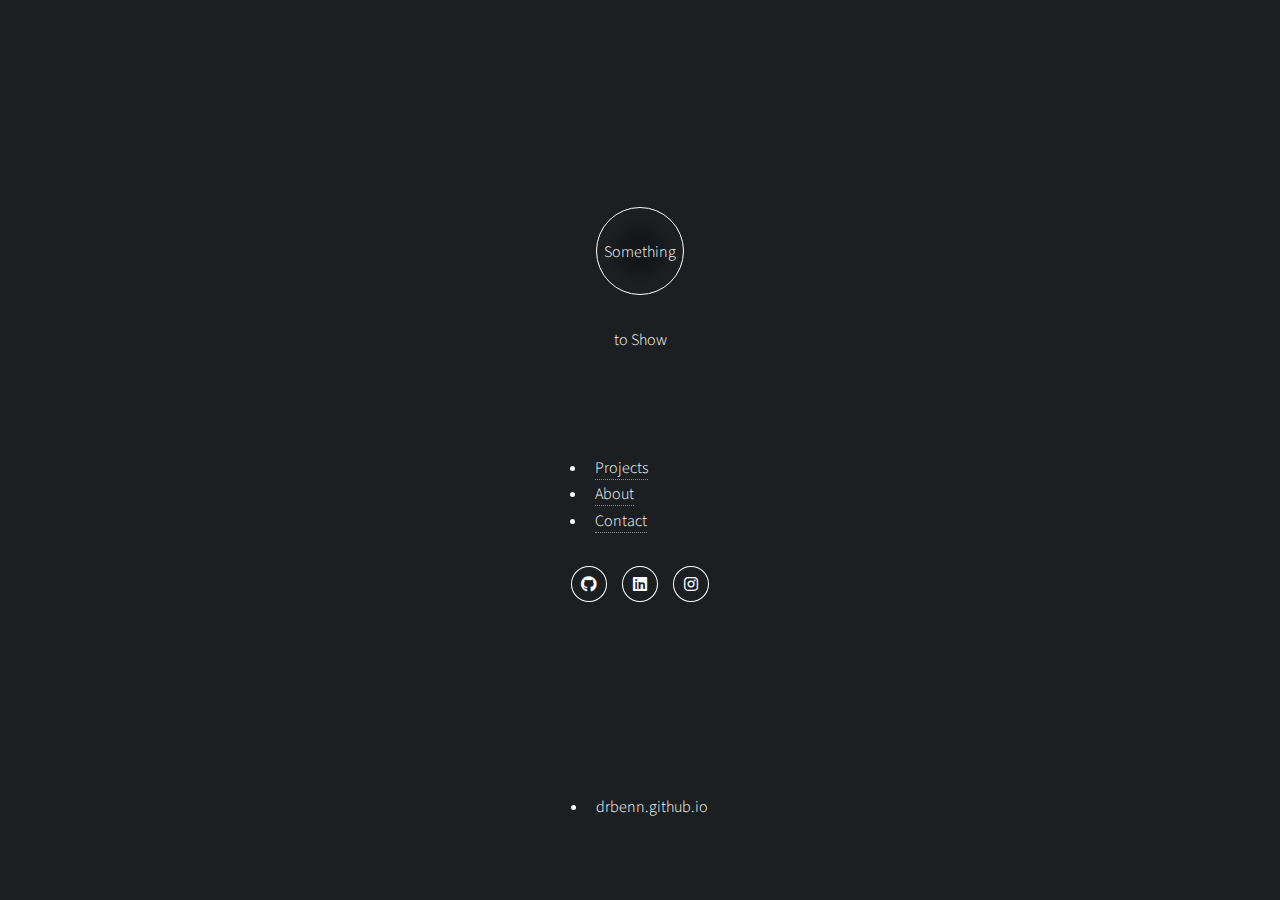
==== 2vmf-11-1-20.html @ 986cb79c "SiteV2 Upload" ====
<!DOCTYPE HTML>
<!--
	Massively by HTML5 UP
	html5up.net | @ajlkn
	Free for personal and commercial use under the CCA 3.0 license (html5up.net/license)
-->
<html>
	<head>
		<title>2nd Car vs Mutual Funds</title>
		<meta charset="utf-8" />
		<meta name="viewport" content="width=device-width, initial-scale=1, user-scalable=no" />
		<link rel="stylesheet" href="assets/css/main.css" />
		<noscript><link rel="stylesheet" href="assets/css/noscript.css" /></noscript>
	</head>
	<body class="is-preload">

		<!-- Wrapper -->
			<div id="wrapper">

				<!-- Header -->
					<header id="header">
						<a href="index.html" class="logo">Something to Show</a>
					</header>

				<!-- Nav -->
					<nav id="nav">
						<ul class="links">
<!-- 							<li><a href="index.html">Home</a></li> -->
							<li class="active"><a href="index.html">Projects</a></li>
<!-- 							<li><a href="pf.html">Personal Finance</a></li> -->
							<li><a href="about.html">About</a></li>
							<li><a href="contact.html">Contact</a></li>
						</ul>
						<ul class="icons">

<!-- 							<li><a href="#" class="icon brands fa-facebook-f"><span class="label">Facebook</span></a></li> -->
							<li><a href="https://github.com/drbenn" class="icon brands fa-github"><span class="label">GitHub</span></a></li>
							<li><a href="https://www.linkedin.com/in/bennettdanielr" class="icon brands fa-linkedin"><span class="label">LinkedIn</span></a></li>
							<li><a href="https://www.instagram.com/dickie.b/" class="icon brands fa-instagram"><span class="label">Instagram</span></a></li>
						</ul>
					</nav>

				<!-- Main -->
					<div id="main">

						<!-- Post -->
							<section class="post">
								<header class="major">
									<span class="date">November 1, 2020</span>
									<h1>2nd Car vs Mutual Funds
									</h1>
									<p><a href="https://docs.google.com/spreadsheets/d/1Fh0HFVniXR58DLAjIW3hVjDib5-fKBlyEarlkb7JrLg/edit?usp=sharing">
									Link to Google Sheets 2nd Car vs Mutual Fund
									</a>
									<!-- <br />
									facilisis ante sed etiam magna interdum congue. Lorem ipsum dolor<br />
									amet nullam sed etiam veroeros. --></p>
								</header>
								<div class="image main"><img src="images/post/picPFcar-11-1-20.jpg" alt="" /></div>
								<p>A Nissan 370Z as a 2nd car or Vanguard Mutual Funds VFIAX/VGSLX ?
								<br>
								What is it worth to you? Long story short...
								</p>
								<p>
								<ul>
							    <li>If you put $36,375 into the car and sold it after 5 years, you would have no second car and $19,486 to show for yourself.
							    </li>

							    <li>If you put $36,375 into VFIAX and sold all shares after 5 years, you would have still have no second car, but have $43,811 to show for yourself, an additional $24,395 – which if instead you kept invested would continue to grow and provide $218 in dividends each quarter.
							    </li>

							    <li>If you put $36,375 into VGSLX and sold all shares after 5 years, you would have still have no second car, but have $41,477 to show for yourself, an additional $21,991 – which if instead you kept invested would continue to grow and provide $372 in dividends each quarter.
							    </li>

							    <li>Instead of buying a second high-performance car, invest the time and (vastly smaller amounts of) money into your health. Prioritze making your body high-performance instead; Jean-Claude Van Damme, Sylvester Stallone and Arnold Schwarzenegger would all agree.
							    </li> 
								</ul>
								</p>
								<br>
								<p>
								<b>Methodology</b>
								<br>
								Started on the ‘Auto Info’ tab, researching purchase and maintenance costs, model specific depreciation and financing rates. 
								<br>
								
								<ul>    	
							    <li>Lowest widely available financing rate of 2.69% used after 20% down payment.
							    </li>

							    <li>Ownership costs from Edmunds.com used. These numbers were cut in half to account for reduced weekend usage, expecting 7,500 miles per year rather than 15,000.
							    </li>

							    <li>Depreciation from Edmunds reduced to 75%, assuming age is 50% and mileage is 50% of depreciation, the mileage would be cut in half only.
							    </li>

							    <li>Generously allowed depreciation to play out over time instead of imposing a 10-20% decrease in value from driving it off the lot. Car Edge depreciation is included, however, was not used for calculations.
							    </li>
								</ul>
				    			<br>



								<p>
								For the Mutual Funds information, downloaded historical fund price and dividend data from yahoo finance. On ‘Fund Pivot’ tab found the average monthly share price movement and average dividend yield using the earliest starting date of November 2000 through November 2020 to apply to the the cash used on investments instead of sunk into the car.
								</p>
								<p>
								Tab ‘Auto vs Fund’ compares the scenarios, where you have the initial cash deposit on the asset of $6,6869 and then continually put the same amount of cash into the asset every month – and then sell all assets at the end of five years. Capital gains tax of 15% was applied to the gain in mutual fund. Dividends were taxed at the ordinary income level of someone earning $85,000/year – where although their marginal tax rate is 22% the actual average income tax rate at that level turns out to only be 14%.
								</p> 
							</p>
							</section>

					</div>

				<!-- Footer -->
<!-- 					<footer id="footer">
						<section>
							<form method="post" action="#">
								<div class="fields">
									<div class="field">
										<label for="name">Name</label>
										<input type="text" name="name" id="name" />
									</div>
									<div class="field">
										<label for="email">Email</label>
										<input type="text" name="email" id="email" />
									</div>
									<div class="field">
										<label for="message">Message</label>
										<textarea name="message" id="message" rows="3"></textarea>
									</div>
								</div>
								<ul class="actions">
									<li><input type="submit" value="Send Message" /></li>
								</ul>
							</form>
						</section>
						<section class="split contact">
							<section class="alt">
								<h3>Address</h3>
								<p>1234 Somewhere Road #87257<br />
								Nashville, TN 00000-0000</p>
							</section>
							<section>
								<h3>Phone</h3>
								<p><a href="#">(000) 000-0000</a></p>
							</section>
							<section>
								<h3>Email</h3>
								<p><a href="#">info@untitled.tld</a></p>
							</section>
							<section>
								<h3>Social</h3>
								<ul class="icons alt">
									<li><a href="#" class="icon brands alt fa-twitter"><span class="label">Twitter</span></a></li>
									<li><a href="#" class="icon brands alt fa-facebook-f"><span class="label">Facebook</span></a></li>
									<li><a href="#" class="icon brands alt fa-instagram"><span class="label">Instagram</span></a></li>
									<li><a href="#" class="icon brands alt fa-github"><span class="label">GitHub</span></a></li>
								</ul>
							</section>
						</section>
					</footer> -->

				<!-- Copyright -->
					<div id="copyright">
						<ul><li><!-- &copy;  -->drbenn.github.io</li>
<!-- 						<li>Design: <a href="https://html5up.net">HTML5 UP</a></li></ul> -->
					</div>

			</div>

		<!-- Scripts -->
			<script src="assets/js/jquery.min.js"></script>
			<script src="assets/js/jquery.scrollex.min.js"></script>
			<script src="assets/js/jquery.scrolly.min.js"></script>
			<script src="assets/js/browser.min.js"></script>
			<script src="assets/js/breakpoints.min.js"></script>
			<script src="assets/js/util.js"></script>
			<script src="assets/js/main.js"></script>

	</body>
</html>
---- assets/css/main.css ----
@import url(fontawesome-all.min.css);
@import url("https://fonts.googleapis.com/css?family=Source+Sans+Pro:300italic,600italic,300,600");

/*
	Dimension by HTML5 UP
	html5up.net | @ajlkn
	Free for personal and commercial use under the CCA 3.0 license (html5up.net/license)
*/

html, body, div, span, applet, object,
iframe, h1, h2, h3, h4, h5, h6, p, blockquote,
pre, a, abbr, acronym, address, big, cite,
code, del, dfn, em, img, ins, kbd, q, s, samp,
small, strike, strong, sub, sup, tt, var, b,
u, i, center, dl, dt, dd, ol, ul, li, fieldset,
form, label, legend, table, caption, tbody,
tfoot, thead, tr, th, td, article, aside,
canvas, details, embed, figure, figcaption,
footer, header, hgroup, menu, nav, output, ruby,
section, summary, time, mark, audio, video {
	margin: 0;
	padding: 0;
	border: 0;
	font-size: 100%;
	font: inherit;
	vertical-align: baseline;}

article, aside, details, figcaption, figure,
footer, header, hgroup, menu, nav, section {
	display: block;}

body {
	line-height: 1;
}

ol, ul {
	list-style: none;
}

blockquote, q {
	quotes: none;
}

	blockquote:before, blockquote:after, q:before, q:after {
		content: '';
		content: none;
	}

table {
	border-collapse: collapse;
	border-spacing: 0;
}

body {
	-webkit-text-size-adjust: none;
}

mark {
	background-color: transparent;
	color: inherit;
}

input::-moz-focus-inner {
	border: 0;
	padding: 0;
}

input, select, textarea {
	-moz-appearance: none;
	-webkit-appearance: none;
	-ms-appearance: none;
	appearance: none;
}

/* Basic */

	@-ms-viewport {
		width: device-width;
	}

	@media screen and (max-width: 480px) {

		html, body {
			min-width: 320px;
		}

	}

	html {
		box-sizing: border-box;
	}

	*, *:before, *:after {
		box-sizing: inherit;
	}

	body {
		background: #1b1f22;
	}

		body.is-preload *, body.is-preload *:before, body.is-preload *:after {
			-moz-animation: none !important;
			-webkit-animation: none !important;
			-ms-animation: none !important;
			animation: none !important;
			-moz-transition: none !important;
			-webkit-transition: none !important;
			-ms-transition: none !important;
			transition: none !important;
		}

/* Type */

	html {
		font-size: 16pt;
	}

		@media screen and (max-width: 1680px) {

			html {
				font-size: 12pt;
			}

		}

		@media screen and (max-width: 736px) {

			html {
				font-size: 11pt;
			}

		}

		@media screen and (max-width: 360px) {

			html {
				font-size: 10pt;
			}

		}

	body, input, select, textarea {
		color: #ffffff;
		font-family: "Source Sans Pro", sans-serif;
		font-weight: 300;
		font-size: 1rem;
		line-height: 1.65;
	}

	a {
		-moz-transition: color 0.2s ease-in-out, background-color 0.2s ease-in-out, border-bottom-color 0.2s ease-in-out;
		-webkit-transition: color 0.2s ease-in-out, background-color 0.2s ease-in-out, border-bottom-color 0.2s ease-in-out;
		-ms-transition: color 0.2s ease-in-out, background-color 0.2s ease-in-out, border-bottom-color 0.2s ease-in-out;
		transition: color 0.2s ease-in-out, background-color 0.2s ease-in-out, border-bottom-color 0.2s ease-in-out;
		border-bottom: dotted 1px rgba(255, 255, 255, 0.5);
		text-decoration: none;
		color: inherit;
	}

		a:hover {
			border-bottom-color: transparent;
		}

	strong, b {
		color: #ffffff;
		font-weight: 600;
	}

	em, i {
		font-style: italic;
	}

	p {
		margin: 0 0 2rem 0;
	}

	h1, h2, h3, h4, h5, h6 {
		color: #ffffff;
		font-weight: 600;
		line-height: 1.5;
		margin: 0 0 1rem 0;
		text-transform: uppercase;
		letter-spacing: 0.2rem;
	}

		h1 a, h2 a, h3 a, h4 a, h5 a, h6 a {
			color: inherit;
			text-decoration: none;
		}

		h1.major, h2.major, h3.major, h4.major, h5.major, h6.major {
			border-bottom: solid 1px #ffffff;
			width: -moz-max-content;
			width: -webkit-max-content;
			width: -ms-max-content;
			width: max-content;
			padding-bottom: 0.5rem;
			margin: 0 0 2rem 0;
		}

	h1 {
		font-size: 2.25rem;
		line-height: 1.3;
		letter-spacing: 0.5rem;
	}

	h2 {
		font-size: 1.5rem;
		line-height: 1.4;
		letter-spacing: 0.5rem;
	}

	h3 {
		font-size: 1rem;
	}

	h4 {
		font-size: 0.8rem;
	}

	h5 {
		font-size: 0.7rem;
	}

	h6 {
		font-size: 0.6rem;
	}

	@media screen and (max-width: 736px) {

		h1 {
			font-size: 1.75rem;
			line-height: 1.4;
		}

		h2 {
			font-size: 1.25em;
			line-height: 1.5;
		}

	}

	sub {
		font-size: 0.8rem;
		position: relative;
		top: 0.5rem;
	}

	sup {
		font-size: 0.8rem;
		position: relative;
		top: -0.5rem;
	}

	blockquote {
		border-left: solid 4px #ffffff;
		font-style: italic;
		margin: 0 0 2rem 0;
		padding: 0.5rem 0 0.5rem 2rem;
	}

	code {
		background: rgba(255, 255, 255, 0.075);
		border-radius: 4px;
		font-family: "Courier New", monospace;
		font-size: 0.9rem;
		margin: 0 0.25rem;
		padding: 0.25rem 0.65rem;
	}

	pre {
		-webkit-overflow-scrolling: touch;
		font-family: "Courier New", monospace;
		font-size: 0.9rem;
		margin: 0 0 2rem 0;
	}

		pre code {
			display: block;
			line-height: 1.75;
			padding: 1rem 1.5rem;
			overflow-x: auto;
		}

	hr {
		border: 0;
		border-bottom: solid 1px #ffffff;
		margin: 2.75rem 0;
	}

	.align-left {
		text-align: left;
	}

	.align-center {
		text-align: center;
	}

	.align-right {
		text-align: right;
	}

/* Form */

	form {
		margin: 0 0 2rem 0;
	}

		form > :last-child {
			margin-bottom: 0;
		}

		form > .fields {
			display: -moz-flex;
			display: -webkit-flex;
			display: -ms-flex;
			display: flex;
			-moz-flex-wrap: wrap;
			-webkit-flex-wrap: wrap;
			-ms-flex-wrap: wrap;
			flex-wrap: wrap;
			width: calc(100% + 3rem);
			margin: -1.5rem 0 2rem -1.5rem;
		}

			form > .fields > .field {
				-moz-flex-grow: 0;
				-webkit-flex-grow: 0;
				-ms-flex-grow: 0;
				flex-grow: 0;
				-moz-flex-shrink: 0;
				-webkit-flex-shrink: 0;
				-ms-flex-shrink: 0;
				flex-shrink: 0;
				padding: 1.5rem 0 0 1.5rem;
				width: calc(100% - 1.5rem);
			}

				form > .fields > .field.half {
					width: calc(50% - 0.75rem);
				}

				form > .fields > .field.third {
					width: calc(100%/3 - 0.5rem);
				}

				form > .fields > .field.quarter {
					width: calc(25% - 0.375rem);
				}

		@media screen and (max-width: 480px) {

			form > .fields {
				width: calc(100% + 3rem);
				margin: -1.5rem 0 2rem -1.5rem;
			}

				form > .fields > .field {
					padding: 1.5rem 0 0 1.5rem;
					width: calc(100% - 1.5rem);
				}

					form > .fields > .field.half {
						width: calc(100% - 1.5rem);
					}

					form > .fields > .field.third {
						width: calc(100% - 1.5rem);
					}

					form > .fields > .field.quarter {
						width: calc(100% - 1.5rem);
					}

		}

	label {
		color: #ffffff;
		display: block;
		font-size: 0.8rem;
		font-weight: 300;
		letter-spacing: 0.2rem;
		line-height: 1.5;
		margin: 0 0 1rem 0;
		text-transform: uppercase;
	}

	input[type="text"],
	input[type="password"],
	input[type="email"],
	input[type="tel"],
	select,
	textarea {
		-moz-appearance: none;
		-webkit-appearance: none;
		-ms-appearance: none;
		appearance: none;
		-moz-transition: border-color 0.2s ease-in-out, box-shadow 0.2s ease-in-out, background-color 0.2s ease-in-out;
		-webkit-transition: border-color 0.2s ease-in-out, box-shadow 0.2s ease-in-out, background-color 0.2s ease-in-out;
		-ms-transition: border-color 0.2s ease-in-out, box-shadow 0.2s ease-in-out, background-color 0.2s ease-in-out;
		transition: border-color 0.2s ease-in-out, box-shadow 0.2s ease-in-out, background-color 0.2s ease-in-out;
		background-color: transparent;
		border-radius: 4px;
		border: solid 1px #ffffff;
		color: inherit;
		display: block;
		outline: 0;
		padding: 0 1rem;
		text-decoration: none;
		width: 100%;
	}

		input[type="text"]:invalid,
		input[type="password"]:invalid,
		input[type="email"]:invalid,
		input[type="tel"]:invalid,
		select:invalid,
		textarea:invalid {
			box-shadow: none;
		}

		input[type="text"]:focus,
		input[type="password"]:focus,
		input[type="email"]:focus,
		input[type="tel"]:focus,
		select:focus,
		textarea:focus {
			background: rgba(255, 255, 255, 0.075);
			border-color: #ffffff;
			box-shadow: 0 0 0 1px #ffffff;
		}

	select {
		background-image: url("data:image/svg+xml;charset=utf8,%3Csvg xmlns='http://www.w3.org/2000/svg' width='40' height='40' preserveAspectRatio='none' viewBox='0 0 40 40'%3E%3Cpath d='M9.4,12.3l10.4,10.4l10.4-10.4c0.2-0.2,0.5-0.4,0.9-0.4c0.3,0,0.6,0.1,0.9,0.4l3.3,3.3c0.2,0.2,0.4,0.5,0.4,0.9 c0,0.4-0.1,0.6-0.4,0.9L20.7,31.9c-0.2,0.2-0.5,0.4-0.9,0.4c-0.3,0-0.6-0.1-0.9-0.4L4.3,17.3c-0.2-0.2-0.4-0.5-0.4-0.9 c0-0.4,0.1-0.6,0.4-0.9l3.3-3.3c0.2-0.2,0.5-0.4,0.9-0.4S9.1,12.1,9.4,12.3z' fill='%23ffffff' /%3E%3C/svg%3E");
		background-size: 1.25rem;
		background-repeat: no-repeat;
		background-position: calc(100% - 1rem) center;
		height: 2.75rem;
		padding-right: 2.75rem;
		text-overflow: ellipsis;
	}

		select option {
			color: #ffffff;
			background: #1b1f22;
		}

		select:focus::-ms-value {
			background-color: transparent;
		}

		select::-ms-expand {
			display: none;
		}

	input[type="text"],
	input[type="password"],
	input[type="email"],
	select {
		height: 2.75rem;
	}

	textarea {
		padding: 0.75rem 1rem;
	}

	input[type="checkbox"],
	input[type="radio"] {
		-moz-appearance: none;
		-webkit-appearance: none;
		-ms-appearance: none;
		appearance: none;
		display: block;
		float: left;
		margin-right: -2rem;
		opacity: 0;
		width: 1rem;
		z-index: -1;
	}

		input[type="checkbox"] + label,
		input[type="radio"] + label {
			text-decoration: none;
			-moz-user-select: none;
			-webkit-user-select: none;
			-ms-user-select: none;
			user-select: none;
			color: #ffffff;
			cursor: pointer;
			display: inline-block;
			font-size: 0.8rem;
			font-weight: 300;
			margin: 0 0 0.5rem 0;
			padding-left: 2.65rem;
			padding-right: 0.75rem;
			position: relative;
		}

			input[type="checkbox"] + label:before,
			input[type="radio"] + label:before {
				-moz-osx-font-smoothing: grayscale;
				-webkit-font-smoothing: antialiased;
				display: inline-block;
				font-style: normal;
				font-variant: normal;
				text-rendering: auto;
				line-height: 1;
				text-transform: none !important;
				font-family: 'Font Awesome 5 Free';
				font-weight: 900;
			}

			input[type="checkbox"] + label:before,
			input[type="radio"] + label:before {
				-moz-transition: border-color 0.2s ease-in-out, box-shadow 0.2s ease-in-out, background-color 0.2s ease-in-out;
				-webkit-transition: border-color 0.2s ease-in-out, box-shadow 0.2s ease-in-out, background-color 0.2s ease-in-out;
				-ms-transition: border-color 0.2s ease-in-out, box-shadow 0.2s ease-in-out, background-color 0.2s ease-in-out;
				transition: border-color 0.2s ease-in-out, box-shadow 0.2s ease-in-out, background-color 0.2s ease-in-out;
				border-radius: 4px;
				border: solid 1px #ffffff;
				content: '';
				display: inline-block;
				height: 1.65rem;
				left: 0;
				line-height: 1.65rem;
				position: absolute;
				text-align: center;
				top: -0.15rem;
				width: 1.65rem;
			}

		input[type="checkbox"]:checked + label:before,
		input[type="radio"]:checked + label:before {
			background: #ffffff !important;
			border-color: #ffffff !important;
			color: #1b1f22;
			content: '\f00c';
		}

		input[type="checkbox"]:focus + label:before,
		input[type="radio"]:focus + label:before {
			background: rgba(255, 255, 255, 0.075);
			border-color: #ffffff;
			box-shadow: 0 0 0 1px #ffffff;
		}

	input[type="checkbox"] + label:before {
		border-radius: 4px;
	}

	input[type="radio"] + label:before {
		border-radius: 100%;
	}

	::-webkit-input-placeholder {
		color: rgba(255, 255, 255, 0.5) !important;
		opacity: 1.0;
	}

	:-moz-placeholder {
		color: rgba(255, 255, 255, 0.5) !important;
		opacity: 1.0;
	}

	::-moz-placeholder {
		color: rgba(255, 255, 255, 0.5) !important;
		opacity: 1.0;
	}

	:-ms-input-placeholder {
		color: rgba(255, 255, 255, 0.5) !important;
		opacity: 1.0;
	}

	.formerize-placeholder {
		color: rgba(255, 255, 255, 0.5) !important;
		opacity: 1.0;
	}

/* Box */

	.box {
		border-radius: 4px;
		border: solid 1px #ffffff;
		margin-bottom: 2rem;
		padding: 1.5em;
	}

		.box > :last-child,
		.box > :last-child > :last-child,
		.box > :last-child > :last-child > :last-child {
			margin-bottom: 0;
		}

		.box.alt {
			border: 0;
			border-radius: 0;
			padding: 0;
		}

/* Icon */

	.icon {
		text-decoration: none;
		border-bottom: none;
		position: relative;
	}

		.icon:before {
			-moz-osx-font-smoothing: grayscale;
			-webkit-font-smoothing: antialiased;
			display: inline-block;
			font-style: normal;
			font-variant: normal;
			text-rendering: auto;
			line-height: 1;
			text-transform: none !important;
			font-family: 'Font Awesome 5 Free';
			font-weight: 400;
		}

		.icon > .label {
			display: none;
		}

		.icon:before {
			line-height: inherit;
		}

		.icon.solid:before {
			font-weight: 900;
		}

		.icon.brands:before {
			font-family: 'Font Awesome 5 Brands';
		}

/* Image */

	.image {
		border-radius: 4px;
		border: 0;
		display: inline-block;
		position: relative;
	}

		.image:before {
			pointer-events: none;
			background-image: url("../../images/overlay.png");
			background-color: rgba(19, 21, 25, 0.5);
			border-radius: 4px;
			content: '';
			display: block;
			height: 100%;
			left: 0;
			opacity: 0.5;
			position: absolute;
			top: 0;
			width: 100%;
		}

		.image img {
			border-radius: 4px;
			display: block;
		}

		.image.left, .image.right {
			max-width: 40%;
		}

			.image.left img, .image.right img {
				width: 100%;
			}

		.image.left {
			float: left;
			padding: 0 1.5em 1em 0;
			top: 0.25em;
		}

		.image.right {
			float: right;
			padding: 0 0 1em 1.5em;
			top: 0.25em;
		}

		.image.fit {
			display: block;
			margin: 0 0 2rem 0;
			width: 100%;
		}

			.image.fit img {
				width: 100%;
			}

		.image.main {
			display: block;
			margin: 2.5rem 0;
			width: 100%;
		}

			.image.main img {
				width: 100%;
			}

		@media screen and (max-width: 736px) {

			.image.main {
				margin: 2rem 0;
			}

		}

		@media screen and (max-width: 480px) {

			.image.main {
				margin: 1.5rem 0;
			}

		}

/* List */

	ol {
		list-style: decimal;
		margin: 0 0 2rem 0;
		padding-left: 1.25em;
	}

		ol li {
			padding-left: 0.25em;
		}

	ul {
		list-style: disc;
		margin: 0 0 2rem 0;
		padding-left: 1em;
	}

		ul li {
			padding-left: 0.5em;
		}

		ul.alt {
			list-style: none;
			padding-left: 0;
		}

			ul.alt li {
				border-top: solid 1px #ffffff;
				padding: 0.5em 0;
			}

				ul.alt li:first-child {
					border-top: 0;
					padding-top: 0;
				}

	dl {
		margin: 0 0 2rem 0;
	}

		dl dt {
			display: block;
			font-weight: 600;
			margin: 0 0 1rem 0;
		}

		dl dd {
			margin-left: 2rem;
		}

/* Actions */

	ul.actions {
		display: -moz-flex;
		display: -webkit-flex;
		display: -ms-flex;
		display: flex;
		cursor: default;
		list-style: none;
		margin-left: -1rem;
		padding-left: 0;
	}

		ul.actions li {
			padding: 0 0 0 1rem;
			vertical-align: middle;
		}

		ul.actions.special {
			-moz-justify-content: center;
			-webkit-justify-content: center;
			-ms-justify-content: center;
			justify-content: center;
			width: 100%;
			margin-left: 0;
		}

			ul.actions.special li:first-child {
				padding-left: 0;
			}

		ul.actions.stacked {
			-moz-flex-direction: column;
			-webkit-flex-direction: column;
			-ms-flex-direction: column;
			flex-direction: column;
			margin-left: 0;
		}

			ul.actions.stacked li {
				padding: 1.3rem 0 0 0;
			}

				ul.actions.stacked li:first-child {
					padding-top: 0;
				}

		ul.actions.fit {
			width: calc(100% + 1rem);
		}

			ul.actions.fit li {
				-moz-flex-grow: 1;
				-webkit-flex-grow: 1;
				-ms-flex-grow: 1;
				flex-grow: 1;
				-moz-flex-shrink: 1;
				-webkit-flex-shrink: 1;
				-ms-flex-shrink: 1;
				flex-shrink: 1;
				width: 100%;
			}

				ul.actions.fit li > * {
					width: 100%;
				}

			ul.actions.fit.stacked {
				width: 100%;
			}

		@media screen and (max-width: 480px) {

			ul.actions:not(.fixed) {
				-moz-flex-direction: column;
				-webkit-flex-direction: column;
				-ms-flex-direction: column;
				flex-direction: column;
				margin-left: 0;
				width: 100% !important;
			}

				ul.actions:not(.fixed) li {
					-moz-flex-grow: 1;
					-webkit-flex-grow: 1;
					-ms-flex-grow: 1;
					flex-grow: 1;
					-moz-flex-shrink: 1;
					-webkit-flex-shrink: 1;
					-ms-flex-shrink: 1;
					flex-shrink: 1;
					padding: 1rem 0 0 0;
					text-align: center;
					width: 100%;
				}

					ul.actions:not(.fixed) li > * {
						width: 100%;
					}

					ul.actions:not(.fixed) li:first-child {
						padding-top: 0;
					}

					ul.actions:not(.fixed) li input[type="submit"],
					ul.actions:not(.fixed) li input[type="reset"],
					ul.actions:not(.fixed) li input[type="button"],
					ul.actions:not(.fixed) li button,
					ul.actions:not(.fixed) li .button {
						width: 100%;
					}

						ul.actions:not(.fixed) li input[type="submit"].icon:before,
						ul.actions:not(.fixed) li input[type="reset"].icon:before,
						ul.actions:not(.fixed) li input[type="button"].icon:before,
						ul.actions:not(.fixed) li button.icon:before,
						ul.actions:not(.fixed) li .button.icon:before {
							margin-left: -0.5em;
						}

		}

/* Icons */

	ul.icons {
		cursor: default;
		list-style: none;
		padding-left: 0;
	}

		ul.icons li {
			display: inline-block;
			padding: 0 0.75em 0 0;
		}

			ul.icons li:last-child {
				padding-right: 0;
			}

			ul.icons li a {
				border-radius: 100%;
				box-shadow: inset 0 0 0 1px #ffffff;
				display: inline-block;
				height: 2.25rem;
				line-height: 2.25rem;
				text-align: center;
				width: 2.25rem;
			}

				ul.icons li a:hover {
					background-color: rgba(255, 255, 255, 0.075);
				}

				ul.icons li a:active {
					background-color: rgba(255, 255, 255, 0.175);
				}

/* Table */

	.table-wrapper {
		-webkit-overflow-scrolling: touch;
		overflow-x: auto;
	}

	table {
		margin: 0 0 2rem 0;
		width: 100%;
	}

		table tbody tr {
			border: solid 1px #ffffff;
			border-left: 0;
			border-right: 0;
		}

			table tbody tr:nth-child(2n + 1) {
				background-color: rgba(255, 255, 255, 0.075);
			}

		table td {
			padding: 0.75em 0.75em;
		}

		table th {
			color: #ffffff;
			font-size: 0.9em;
			font-weight: 600;
			padding: 0 0.75em 0.75em 0.75em;
			text-align: left;
		}

		table thead {
			border-bottom: solid 2px #ffffff;
		}

		table tfoot {
			border-top: solid 2px #ffffff;
		}

		table.alt {
			border-collapse: separate;
		}

			table.alt tbody tr td {
				border: solid 1px #ffffff;
				border-left-width: 0;
				border-top-width: 0;
			}

				table.alt tbody tr td:first-child {
					border-left-width: 1px;
				}

			table.alt tbody tr:first-child td {
				border-top-width: 1px;
			}

			table.alt thead {
				border-bottom: 0;
			}

			table.alt tfoot {
				border-top: 0;
			}

/* Button */

	input[type="submit"],
	input[type="reset"],
	input[type="button"],
	button,
	.button {
		-moz-appearance: none;
		-webkit-appearance: none;
		-ms-appearance: none;
		appearance: none;
		-moz-transition: background-color 0.2s ease-in-out, color 0.2s ease-in-out;
		-webkit-transition: background-color 0.2s ease-in-out, color 0.2s ease-in-out;
		-ms-transition: background-color 0.2s ease-in-out, color 0.2s ease-in-out;
		transition: background-color 0.2s ease-in-out, color 0.2s ease-in-out;
		background-color: transparent;
		border-radius: 4px;
		border: 0;
		box-shadow: inset 0 0 0 1px #ffffff;
		color: #ffffff !important;
		cursor: pointer;
		display: inline-block;
		font-size: 0.8rem;
		font-weight: 300;
		height: 2.75rem;
		letter-spacing: 0.2rem;
		line-height: 2.75rem;
		outline: 0;
		padding: 0 1.25rem 0 1.35rem;
		text-align: center;
		text-decoration: none;
		text-transform: uppercase;
		white-space: nowrap;
	}

		input[type="submit"]:hover,
		input[type="reset"]:hover,
		input[type="button"]:hover,
		button:hover,
		.button:hover {
			background-color: rgba(255, 255, 255, 0.075);
		}

		input[type="submit"]:active,
		input[type="reset"]:active,
		input[type="button"]:active,
		button:active,
		.button:active {
			background-color: rgba(255, 255, 255, 0.175);
		}

		input[type="submit"].icon:before,
		input[type="reset"].icon:before,
		input[type="button"].icon:before,
		button.icon:before,
		.button.icon:before {
			margin-right: 0.5em;
		}

		input[type="submit"].fit,
		input[type="reset"].fit,
		input[type="button"].fit,
		button.fit,
		.button.fit {
			width: 100%;
		}

		input[type="submit"].small,
		input[type="reset"].small,
		input[type="button"].small,
		button.small,
		.button.small {
			font-size: 0.6rem;
			height: 2.0625rem;
			line-height: 2.0625rem;
		}

		input[type="submit"].primary,
		input[type="reset"].primary,
		input[type="button"].primary,
		button.primary,
		.button.primary {
			background-color: #ffffff;
			color: #1b1f22 !important;
			font-weight: 600;
		}

		input[type="submit"].disabled, input[type="submit"]:disabled,
		input[type="reset"].disabled,
		input[type="reset"]:disabled,
		input[type="button"].disabled,
		input[type="button"]:disabled,
		button.disabled,
		button:disabled,
		.button.disabled,
		.button:disabled {
			pointer-events: none;
			cursor: default;
			opacity: 0.25;
		}

	input[type="submit"],
	input[type="reset"],
	input[type="button"],
	button {
		line-height: calc(2.75rem - 2px);
	}

/* BG */

	#bg {
		-moz-transform: scale(1.0);
		-webkit-transform: scale(1.0);
		-ms-transform: scale(1.0);
		transform: scale(1.0);
		-webkit-backface-visibility: hidden;
		position: fixed;
		top: 0;
		left: 0;
		width: 100%;
		height: 100vh;
		z-index: 1;
	}

		#bg:before, #bg:after {
			content: '';
			display: block;
			position: absolute;
			top: 0;
			left: 0;
			width: 100%;
			height: 100%;
		}

		#bg:before {
			-moz-transition: background-color 2.5s ease-in-out;
			-webkit-transition: background-color 2.5s ease-in-out;
			-ms-transition: background-color 2.5s ease-in-out;
			transition: background-color 2.5s ease-in-out;
			-moz-transition-delay: 0.75s;
			-webkit-transition-delay: 0.75s;
			-ms-transition-delay: 0.75s;
			transition-delay: 0.75s;
			background-image: linear-gradient(to top, rgba(19, 21, 25, 0.5), rgba(19, 21, 25, 0.5)), url("../../images/overlay.png");
			background-size: auto,
 256px 256px;
			background-position: center,
 center;
			background-repeat: no-repeat,
 repeat;
			z-index: 2;
		}

		#bg:after {
			-moz-transform: scale(1.125);
			-webkit-transform: scale(1.125);
			-ms-transform: scale(1.125);
			transform: scale(1.125);
			-moz-transition: -moz-transform 0.325s ease-in-out, -moz-filter 0.325s ease-in-out;
			-webkit-transition: -webkit-transform 0.325s ease-in-out, -webkit-filter 0.325s ease-in-out;
			-ms-transition: -ms-transform 0.325s ease-in-out, -ms-filter 0.325s ease-in-out;
			transition: transform 0.325s ease-in-out, filter 0.325s ease-in-out;
			background-image: url("../../images/bg.jpg");
			background-position: center;
			background-size: cover;
			background-repeat: no-repeat;
			z-index: 1;
		}

		body.is-article-visible #bg:after {
			-moz-transform: scale(1.0825);
			-webkit-transform: scale(1.0825);
			-ms-transform: scale(1.0825);
			transform: scale(1.0825);
			-moz-filter: blur(0.2rem);
			-webkit-filter: blur(0.2rem);
			-ms-filter: blur(0.2rem);
			filter: blur(0.2rem);
		}

		body.is-preload #bg:before {
			background-color: #000000;
		}

/* Wrapper */

	#wrapper {
		display: -moz-flex;
		display: -webkit-flex;
		display: -ms-flex;
		display: flex;
		-moz-flex-direction: column;
		-webkit-flex-direction: column;
		-ms-flex-direction: column;
		flex-direction: column;
		-moz-align-items: center;
		-webkit-align-items: center;
		-ms-align-items: center;
		align-items: center;
		-moz-justify-content: space-between;
		-webkit-justify-content: space-between;
		-ms-justify-content: space-between;
		justify-content: space-between;
		position: relative;
		min-height: 100vh;
		width: 100%;
		padding: 4rem 2rem;
		z-index: 3;
	}

		#wrapper:before {
			content: '';
			display: block;
		}

		@media screen and (max-width: 1680px) {

			#wrapper {
				padding: 3rem 2rem;
			}

		}

		@media screen and (max-width: 736px) {

			#wrapper {
				padding: 2rem 1rem;
			}

		}

		@media screen and (max-width: 480px) {

			#wrapper {
				padding: 1rem;
			}

		}

/* Header */

	#header {
		display: -moz-flex;
		display: -webkit-flex;
		display: -ms-flex;
		display: flex;
		-moz-flex-direction: column;
		-webkit-flex-direction: column;
		-ms-flex-direction: column;
		flex-direction: column;
		-moz-align-items: center;
		-webkit-align-items: center;
		-ms-align-items: center;
		align-items: center;
		-moz-transition: -moz-transform 0.325s ease-in-out, -moz-filter 0.325s ease-in-out, opacity 0.325s ease-in-out;
		-webkit-transition: -webkit-transform 0.325s ease-in-out, -webkit-filter 0.325s ease-in-out, opacity 0.325s ease-in-out;
		-ms-transition: -ms-transform 0.325s ease-in-out, -ms-filter 0.325s ease-in-out, opacity 0.325s ease-in-out;
		transition: transform 0.325s ease-in-out, filter 0.325s ease-in-out, opacity 0.325s ease-in-out;
		background-image: -moz-radial-gradient(rgba(0, 0, 0, 0.25) 25%, rgba(0, 0, 0, 0) 55%);
		background-image: -webkit-radial-gradient(rgba(0, 0, 0, 0.25) 25%, rgba(0, 0, 0, 0) 55%);
		background-image: -ms-radial-gradient(rgba(0, 0, 0, 0.25) 25%, rgba(0, 0, 0, 0) 55%);
		background-image: radial-gradient(rgba(0, 0, 0, 0.25) 25%, rgba(0, 0, 0, 0) 55%);
		max-width: 100%;
		text-align: center;
	}

		#header > * {
			-moz-transition: opacity 0.325s ease-in-out;
			-webkit-transition: opacity 0.325s ease-in-out;
			-ms-transition: opacity 0.325s ease-in-out;
			transition: opacity 0.325s ease-in-out;
			position: relative;
			margin-top: 3.5rem;
		}

			#header > *:before {
				content: '';
				display: block;
				position: absolute;
				top: calc(-3.5rem - 1px);
				left: calc(50% - 1px);
				width: 1px;
				height: calc(3.5rem + 1px);
				background: #ffffff;
			}

		#header > :first-child {
			margin-top: 0;
		}

			#header > :first-child:before {
				display: none;
			}

		#header .logo {
			width: 5.5rem;
			height: 5.5rem;
			line-height: 5.5rem;
			border: solid 1px #ffffff;
			border-radius: 100%;
		}

			#header .logo .icon:before {
				font-size: 2rem;
			}

		#header .content {
			border-style: solid;
			border-color: #ffffff;
			border-top-width: 1px;
			border-bottom-width: 1px;
			max-width: 100%;
		}

			#header .content .inner {
				-moz-transition: max-height 0.75s ease, padding 0.75s ease, opacity 0.325s ease-in-out;
				-webkit-transition: max-height 0.75s ease, padding 0.75s ease, opacity 0.325s ease-in-out;
				-ms-transition: max-height 0.75s ease, padding 0.75s ease, opacity 0.325s ease-in-out;
				transition: max-height 0.75s ease, padding 0.75s ease, opacity 0.325s ease-in-out;
				-moz-transition-delay: 0.25s;
				-webkit-transition-delay: 0.25s;
				-ms-transition-delay: 0.25s;
				transition-delay: 0.25s;
				padding: 3rem 2rem;
				max-height: 40rem;
				overflow: hidden;
			}

				#header .content .inner > :last-child {
					margin-bottom: 0;
				}

			#header .content p {
				text-transform: uppercase;
				letter-spacing: 0.2rem;
				font-size: 0.8rem;
				line-height: 2;
			}

		#header nav ul {
			display: -moz-flex;
			display: -webkit-flex;
			display: -ms-flex;
			display: flex;
			margin-bottom: 0;
			list-style: none;
			padding-left: 0;
			border: solid 1px #ffffff;
			border-radius: 4px;
		}

			#header nav ul li {
				padding-left: 0;
				border-left: solid 1px #ffffff;
			}

				#header nav ul li:first-child {
					border-left: 0;
				}

				#header nav ul li a {
					display: block;
					min-width: 7.5rem;
					height: 2.75rem;
					line-height: 2.75rem;
					padding: 0 1.25rem 0 1.45rem;
					text-transform: uppercase;
					letter-spacing: 0.2rem;
					font-size: 0.8rem;
					border-bottom: 0;
				}

					#header nav ul li a:hover {
						background-color: rgba(255, 255, 255, 0.075);
					}

					#header nav ul li a:active {
						background-color: rgba(255, 255, 255, 0.175);
					}

		#header nav.use-middle:after {
			content: '';
			display: block;
			position: absolute;
			top: 0;
			left: calc(50% - 1px);
			width: 1px;
			height: 100%;
			background: #ffffff;
		}

		#header nav.use-middle ul li.is-middle {
			border-left: 0;
		}

		body.is-article-visible #header {
			-moz-transform: scale(0.95);
			-webkit-transform: scale(0.95);
			-ms-transform: scale(0.95);
			transform: scale(0.95);
			-moz-filter: blur(0.1rem);
			-webkit-filter: blur(0.1rem);
			-ms-filter: blur(0.1rem);
			filter: blur(0.1rem);
			opacity: 0;
		}

		body.is-preload #header {
			-moz-filter: blur(0.125rem);
			-webkit-filter: blur(0.125rem);
			-ms-filter: blur(0.125rem);
			filter: blur(0.125rem);
		}

			body.is-preload #header > * {
				opacity: 0;
			}

			body.is-preload #header .content .inner {
				max-height: 0;
				padding-top: 0;
				padding-bottom: 0;
				opacity: 0;
			}

		@media screen and (max-width: 980px) {

			#header .content p br {
				display: none;
			}

		}

		@media screen and (max-width: 736px) {

			#header > * {
				margin-top: 2rem;
			}

				#header > *:before {
					top: calc(-2rem - 1px);
					height: calc(2rem + 1px);
				}

			#header .logo {
				width: 4.75rem;
				height: 4.75rem;
				line-height: 4.75rem;
			}

				#header .logo .icon:before {
					font-size: 1.75rem;
				}

			#header .content .inner {
				padding: 2.5rem 1rem;
			}

			#header .content p {
				line-height: 1.875;
			}

		}

		@media screen and (max-width: 480px) {

			#header {
				padding: 1.5rem 0;
			}

				#header .content .inner {
					padding: 2.5rem 0;
				}

				#header nav ul {
					-moz-flex-direction: column;
					-webkit-flex-direction: column;
					-ms-flex-direction: column;
					flex-direction: column;
					min-width: 10rem;
					max-width: 100%;
				}

					#header nav ul li {
						border-left: 0;
						border-top: solid 1px #ffffff;
					}

						#header nav ul li:first-child {
							border-top: 0;
						}

						#header nav ul li a {
							height: 3rem;
							line-height: 3rem;
							min-width: 0;
							width: 100%;
						}

				#header nav.use-middle:after {
					display: none;
				}

		}

/* Main */

	#main {
		-moz-flex-grow: 1;
		-webkit-flex-grow: 1;
		-ms-flex-grow: 1;
		flex-grow: 1;
		-moz-flex-shrink: 1;
		-webkit-flex-shrink: 1;
		-ms-flex-shrink: 1;
		flex-shrink: 1;
		display: -moz-flex;
		display: -webkit-flex;
		display: -ms-flex;
		display: flex;
		-moz-align-items: center;
		-webkit-align-items: center;
		-ms-align-items: center;
		align-items: center;
		-moz-justify-content: center;
		-webkit-justify-content: center;
		-ms-justify-content: center;
		justify-content: center;
		-moz-flex-direction: column;
		-webkit-flex-direction: column;
		-ms-flex-direction: column;
		flex-direction: column;
		position: relative;
		max-width: 100%;
		z-index: 3;
	}

		#main article {
			-moz-transform: translateY(0.25rem);
			-webkit-transform: translateY(0.25rem);
			-ms-transform: translateY(0.25rem);
			transform: translateY(0.25rem);
			-moz-transition: opacity 0.325s ease-in-out, -moz-transform 0.325s ease-in-out;
			-webkit-transition: opacity 0.325s ease-in-out, -webkit-transform 0.325s ease-in-out;
			-ms-transition: opacity 0.325s ease-in-out, -ms-transform 0.325s ease-in-out;
			transition: opacity 0.325s ease-in-out, transform 0.325s ease-in-out;
			padding: 4.5rem 2.5rem 1.5rem 2.5rem ;
			position: relative;
			width: 40rem;
			max-width: 100%;
			background-color: rgba(27, 31, 34, 0.85);
			border-radius: 4px;
			opacity: 0;
		}

			#main article.active {
				-moz-transform: translateY(0);
				-webkit-transform: translateY(0);
				-ms-transform: translateY(0);
				transform: translateY(0);
				opacity: 1;
			}

			#main article .close {
				display: block;
				position: absolute;
				top: 0;
				right: 0;
				width: 4rem;
				height: 4rem;
				cursor: pointer;
				text-indent: 4rem;
				overflow: hidden;
				white-space: nowrap;
			}

				#main article .close:before {
					-moz-transition: background-color 0.2s ease-in-out;
					-webkit-transition: background-color 0.2s ease-in-out;
					-ms-transition: background-color 0.2s ease-in-out;
					transition: background-color 0.2s ease-in-out;
					content: '';
					display: block;
					position: absolute;
					top: 0.75rem;
					left: 0.75rem;
					width: 2.5rem;
					height: 2.5rem;
					border-radius: 100%;
					background-position: center;
					background-image: url("data:image/svg+xml;charset=utf8,%3Csvg xmlns='http://www.w3.org/2000/svg' xmlns:xlink='http://www.w3.org/1999/xlink' width='20px' height='20px' viewBox='0 0 20 20' zoomAndPan='disable'%3E%3Cstyle%3Eline %7B stroke: %23ffffff%3B stroke-width: 1%3B %7D%3C/style%3E%3Cline x1='2' y1='2' x2='18' y2='18' /%3E%3Cline x1='18' y1='2' x2='2' y2='18' /%3E%3C/svg%3E");
					background-size: 20px 20px;
					background-repeat: no-repeat;
				}

				#main article .close:hover:before {
					background-color: rgba(255, 255, 255, 0.075);
				}

				#main article .close:active:before {
					background-color: rgba(255, 255, 255, 0.175);
				}

		@media screen and (max-width: 736px) {

			#main article {
				padding: 3.5rem 2rem 0.5rem 2rem ;
			}

				#main article .close:before {
					top: 0.875rem;
					left: 0.875rem;
					width: 2.25rem;
					height: 2.25rem;
					background-size: 14px 14px;
				}

		}

		@media screen and (max-width: 480px) {

			#main article {
				padding: 3rem 1.5rem 0.5rem 1.5rem ;
			}

		}

/* Footer */

	#footer {
		-moz-transition: -moz-transform 0.325s ease-in-out, -moz-filter 0.325s ease-in-out, opacity 0.325s ease-in-out;
		-webkit-transition: -webkit-transform 0.325s ease-in-out, -webkit-filter 0.325s ease-in-out, opacity 0.325s ease-in-out;
		-ms-transition: -ms-transform 0.325s ease-in-out, -ms-filter 0.325s ease-in-out, opacity 0.325s ease-in-out;
		transition: transform 0.325s ease-in-out, filter 0.325s ease-in-out, opacity 0.325s ease-in-out;
		width: 100%;
		max-width: 100%;
		margin-top: 2rem;
		text-align: center;
	}

		#footer .copyright {
			letter-spacing: 0.2rem;
			font-size: 0.6rem;
			opacity: 0.75;
			margin-bottom: 0;
			text-transform: uppercase;
		}

		body.is-article-visible #footer {
			-moz-transform: scale(0.95);
			-webkit-transform: scale(0.95);
			-ms-transform: scale(0.95);
			transform: scale(0.95);
			-moz-filter: blur(0.1rem);
			-webkit-filter: blur(0.1rem);
			-ms-filter: blur(0.1rem);
			filter: blur(0.1rem);
			opacity: 0;
		}

		body.is-preload #footer {
			opacity: 0;
		}
---- assets/css/noscript.css ----
/*
	Dimension by HTML5 UP
	html5up.net | @ajlkn
	Free for personal and commercial use under the CCA 3.0 license (html5up.net/license)
*/

/* BG */

	body.is-preload #bg:before {
		background-color: transparent;
	}

/* Header */

	body.is-preload #header {
		-moz-filter: none;
		-webkit-filter: none;
		-ms-filter: none;
		filter: none;
	}

		body.is-preload #header > * {
			opacity: 1;
		}

		body.is-preload #header .content .inner {
			max-height: none;
			padding: 3rem 2rem;
			opacity: 1;
		}

/* Main */

	#main article {
		opacity: 1;
		margin: 4rem 0 0 0;
	}
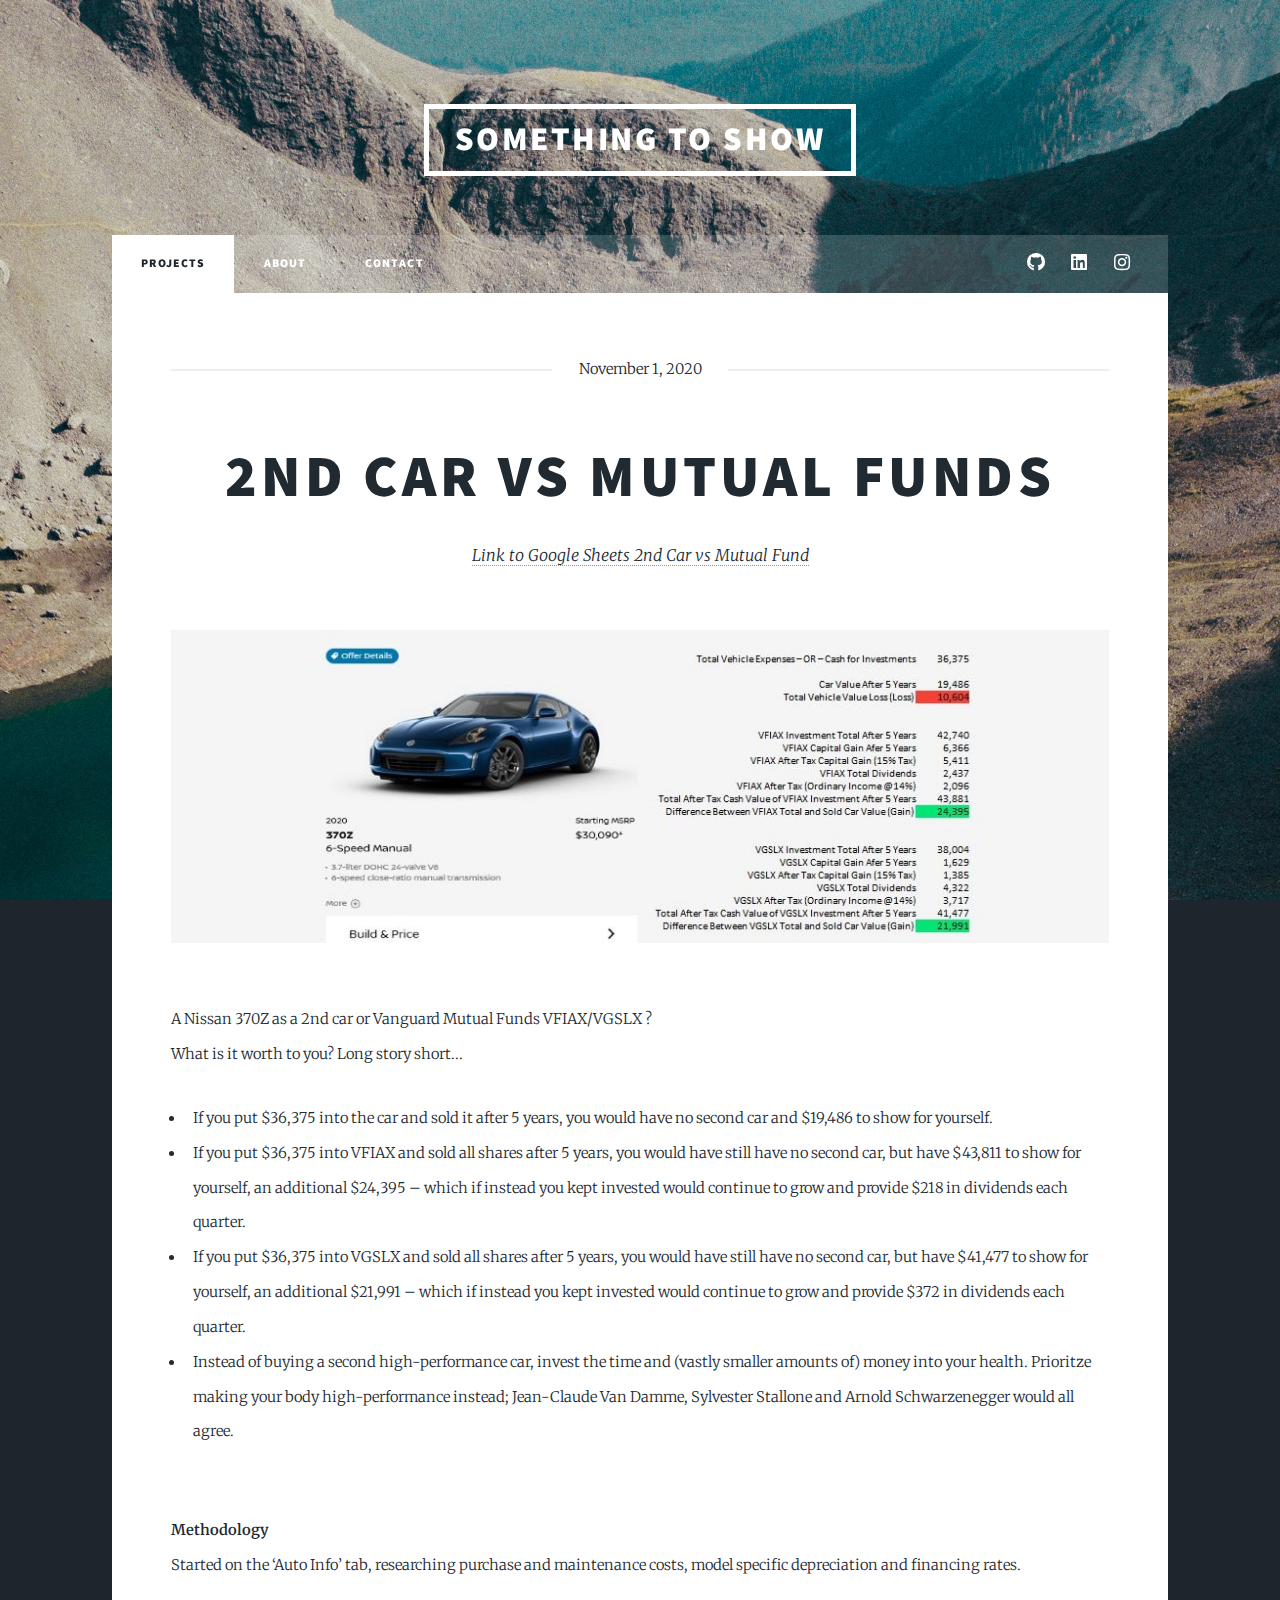
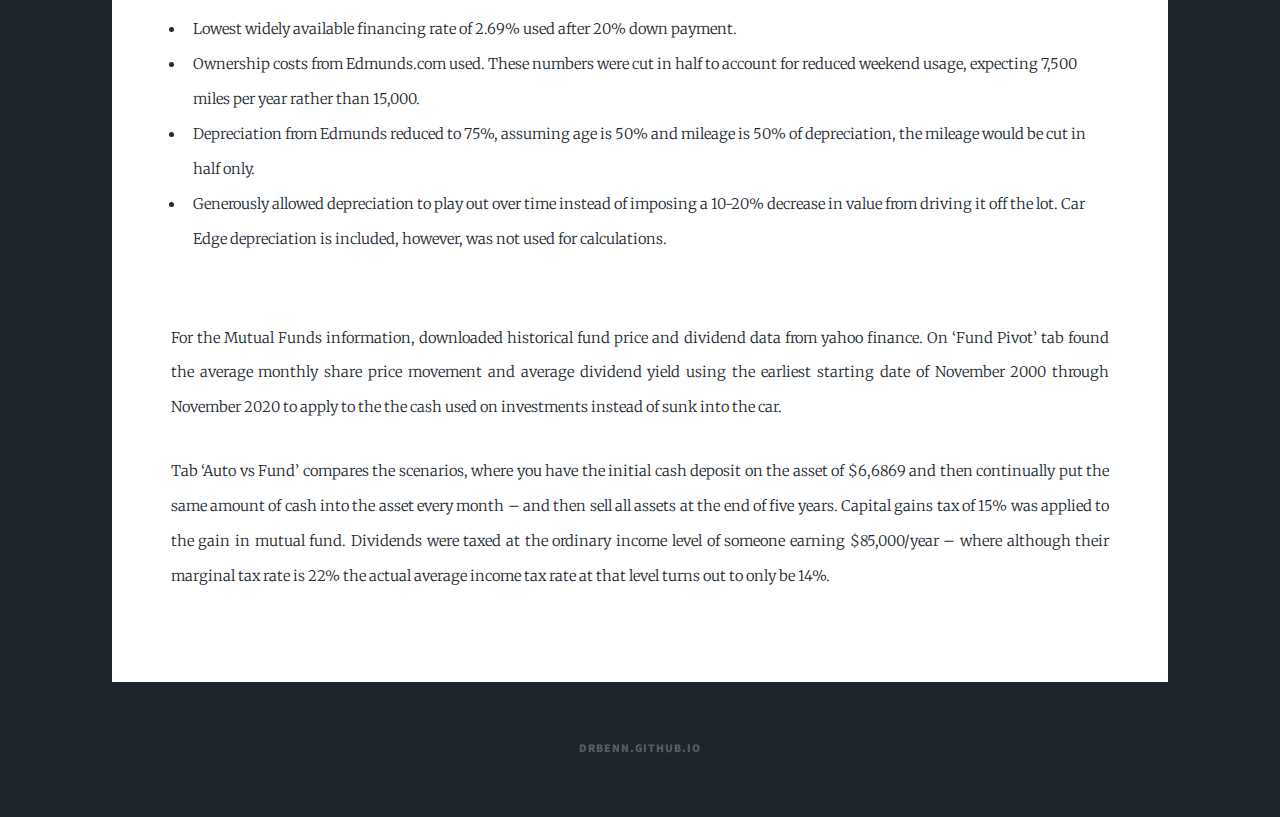
==== commit af12b809: "Update 2vmf-11-1-20.html" ====
--- a/2vmf-11-1-20.html
+++ b/2vmf-11-1-20.html
@@ -6,11 +6,14 @@
 -->
 <html>
 	<head>
-		<title>2nd Car vs Mutual Funds</title>
+		<title>drbenn Github - 2nd Car vs Mutual Funds</title>
 		<meta charset="utf-8" />
 		<meta name="viewport" content="width=device-width, initial-scale=1, user-scalable=no" />
 		<link rel="stylesheet" href="assets/css/main.css" />
 		<noscript><link rel="stylesheet" href="assets/css/noscript.css" /></noscript>
+		<link rel="icon" 
+		type="image/png" 
+		href="./images/favicon-32x32.png">
 	</head>
 	<body class="is-preload">
 
@@ -178,4 +181,4 @@
 			<script src="assets/js/main.js"></script>
 
 	</body>
-</html>+</html>
--- a/assets/css/main.css
+++ b/assets/css/main.css
@@ -1,8 +1,8 @@
 @import url(fontawesome-all.min.css);
-@import url("https://fonts.googleapis.com/css?family=Source+Sans+Pro:300italic,600italic,300,600");
+@import url("https://fonts.googleapis.com/css?family=Merriweather:300,700,300italic,700italic|Source+Sans+Pro:900");
 
 /*
-	Dimension by HTML5 UP
+	Massively by HTML5 UP
 	html5up.net | @ajlkn
 	Free for personal and commercial use under the CCA 3.0 license (html5up.net/license)
 */
@@ -78,6 +78,10 @@
 		width: device-width;
 	}
 
+	body {
+		-ms-overflow-style: scrollbar;
+	}
+
 	@media screen and (max-width: 480px) {
 
 		html, body {
@@ -95,7 +99,7 @@
 	}
 
 	body {
-		background: #1b1f22;
+		background-color: #1e252d;
 	}
 
 		body.is-preload *, body.is-preload *:before, body.is-preload *:after {
@@ -123,7 +127,7 @@
 
 		}
 
-		@media screen and (max-width: 736px) {
+		@media screen and (max-width: 1280px) {
 
 			html {
 				font-size: 11pt;
@@ -139,22 +143,24 @@
 
 		}
 
+	body {
+		color: #212931;
+	}
+
 	body, input, select, textarea {
-		color: #ffffff;
-		font-family: "Source Sans Pro", sans-serif;
+		font-family: "Merriweather", Georgia, serif;
 		font-weight: 300;
 		font-size: 1rem;
-		line-height: 1.65;
+		line-height: 2.375;
 	}
 
 	a {
-		-moz-transition: color 0.2s ease-in-out, background-color 0.2s ease-in-out, border-bottom-color 0.2s ease-in-out;
-		-webkit-transition: color 0.2s ease-in-out, background-color 0.2s ease-in-out, border-bottom-color 0.2s ease-in-out;
-		-ms-transition: color 0.2s ease-in-out, background-color 0.2s ease-in-out, border-bottom-color 0.2s ease-in-out;
-		transition: color 0.2s ease-in-out, background-color 0.2s ease-in-out, border-bottom-color 0.2s ease-in-out;
-		border-bottom: dotted 1px rgba(255, 255, 255, 0.5);
+		-moz-transition: color 0.2s ease-in-out, background-color 0.2s ease-in-out, border-color 0.2s ease-in-out, box-shadow 0.2s ease-in-out;
+		-webkit-transition: color 0.2s ease-in-out, background-color 0.2s ease-in-out, border-color 0.2s ease-in-out, box-shadow 0.2s ease-in-out;
+		-ms-transition: color 0.2s ease-in-out, background-color 0.2s ease-in-out, border-color 0.2s ease-in-out, box-shadow 0.2s ease-in-out;
+		transition: color 0.2s ease-in-out, background-color 0.2s ease-in-out, border-color 0.2s ease-in-out, box-shadow 0.2s ease-in-out;
+		border-bottom: dotted 1px;
 		text-decoration: none;
-		color: inherit;
 	}
 
 		a:hover {
@@ -162,7 +168,6 @@
 		}
 
 	strong, b {
-		color: #ffffff;
 		font-weight: 600;
 	}
 
@@ -171,73 +176,52 @@
 	}
 
 	p {
+		text-align: justify;
 		margin: 0 0 2rem 0;
 	}
 
 	h1, h2, h3, h4, h5, h6 {
-		color: #ffffff;
-		font-weight: 600;
+		font-family: "Source Sans Pro", Helvetica, sans-serif;
+		font-weight: 900;
 		line-height: 1.5;
+		letter-spacing: 0.075em;
+		text-transform: uppercase;
 		margin: 0 0 1rem 0;
-		text-transform: uppercase;
-		letter-spacing: 0.2rem;
 	}
 
 		h1 a, h2 a, h3 a, h4 a, h5 a, h6 a {
+			border-bottom: 0;
 			color: inherit;
 			text-decoration: none;
 		}
 
-		h1.major, h2.major, h3.major, h4.major, h5.major, h6.major {
-			border-bottom: solid 1px #ffffff;
-			width: -moz-max-content;
-			width: -webkit-max-content;
-			width: -ms-max-content;
-			width: max-content;
-			padding-bottom: 0.5rem;
-			margin: 0 0 2rem 0;
-		}
-
 	h1 {
-		font-size: 2.25rem;
+		font-size: 4rem;
+		line-height: 1.1;
+		margin: 0 0 2rem 0;
+	}
+
+	h2 {
+		font-size: 1.75rem;
 		line-height: 1.3;
-		letter-spacing: 0.5rem;
-	}
-
-	h2 {
-		font-size: 1.5rem;
-		line-height: 1.4;
-		letter-spacing: 0.5rem;
+		margin: 0 0 1.5rem 0;
 	}
 
 	h3 {
+		font-size: 1.25rem;
+		margin: 0 0 1.5rem 0;
+	}
+
+	h4 {
 		font-size: 1rem;
 	}
 
-	h4 {
+	h5 {
+		font-size: 0.9rem;
+	}
+
+	h6 {
 		font-size: 0.8rem;
-	}
-
-	h5 {
-		font-size: 0.7rem;
-	}
-
-	h6 {
-		font-size: 0.6rem;
-	}
-
-	@media screen and (max-width: 736px) {
-
-		h1 {
-			font-size: 1.75rem;
-			line-height: 1.4;
-		}
-
-		h2 {
-			font-size: 1.25em;
-			line-height: 1.5;
-		}
-
 	}
 
 	sub {
@@ -253,15 +237,14 @@
 	}
 
 	blockquote {
-		border-left: solid 4px #ffffff;
+		border-left: solid 4px;
 		font-style: italic;
 		margin: 0 0 2rem 0;
 		padding: 0.5rem 0 0.5rem 2rem;
 	}
 
 	code {
-		background: rgba(255, 255, 255, 0.075);
-		border-radius: 4px;
+		border: solid 2px;
 		font-family: "Courier New", monospace;
 		font-size: 0.9rem;
 		margin: 0 0.25rem;
@@ -284,9 +267,13 @@
 
 	hr {
 		border: 0;
-		border-bottom: solid 1px #ffffff;
-		margin: 2.75rem 0;
-	}
+		border-bottom: solid 2px;
+		margin: 3rem 0;
+	}
+
+		hr.major {
+			margin: 5rem 0;
+		}
 
 	.align-left {
 		text-align: left;
@@ -299,6 +286,1956 @@
 	.align-right {
 		text-align: right;
 	}
+
+	input, select, textarea {
+		color: #212931;
+	}
+
+	a {
+		color: #212931;
+		border-bottom-color: rgba(33, 41, 49, 0.5);
+	}
+
+		a:hover {
+			border-bottom-color: transparent;
+			color: #18bfef !important;
+		}
+
+	strong, b {
+		color: #212931;
+	}
+
+	h1, h2, h3, h4, h5, h6 {
+		color: #212931;
+	}
+
+	blockquote {
+		border-left-color: #eeeeee;
+	}
+
+	code {
+		background: rgba(220, 220, 220, 0.25);
+		border-color: #eeeeee;
+	}
+
+	hr {
+		border-bottom-color: #eeeeee;
+	}
+
+/* Row */
+
+	.row {
+		display: flex;
+		flex-wrap: wrap;
+		box-sizing: border-box;
+		align-items: stretch;
+	}
+
+		.row > * {
+			box-sizing: border-box;
+		}
+
+		.row.gtr-uniform > * > :last-child {
+			margin-bottom: 0;
+		}
+
+		.row.aln-left {
+			justify-content: flex-start;
+		}
+
+		.row.aln-center {
+			justify-content: center;
+		}
+
+		.row.aln-right {
+			justify-content: flex-end;
+		}
+
+		.row.aln-top {
+			align-items: flex-start;
+		}
+
+		.row.aln-middle {
+			align-items: center;
+		}
+
+		.row.aln-bottom {
+			align-items: flex-end;
+		}
+
+		.row > .imp {
+			order: -1;
+		}
+
+		.row > .col-1 {
+			width: 8.33333%;
+		}
+
+		.row > .off-1 {
+			margin-left: 8.33333%;
+		}
+
+		.row > .col-2 {
+			width: 16.66667%;
+		}
+
+		.row > .off-2 {
+			margin-left: 16.66667%;
+		}
+
+		.row > .col-3 {
+			width: 25%;
+		}
+
+		.row > .off-3 {
+			margin-left: 25%;
+		}
+
+		.row > .col-4 {
+			width: 33.33333%;
+		}
+
+		.row > .off-4 {
+			margin-left: 33.33333%;
+		}
+
+		.row > .col-5 {
+			width: 41.66667%;
+		}
+
+		.row > .off-5 {
+			margin-left: 41.66667%;
+		}
+
+		.row > .col-6 {
+			width: 50%;
+		}
+
+		.row > .off-6 {
+			margin-left: 50%;
+		}
+
+		.row > .col-7 {
+			width: 58.33333%;
+		}
+
+		.row > .off-7 {
+			margin-left: 58.33333%;
+		}
+
+		.row > .col-8 {
+			width: 66.66667%;
+		}
+
+		.row > .off-8 {
+			margin-left: 66.66667%;
+		}
+
+		.row > .col-9 {
+			width: 75%;
+		}
+
+		.row > .off-9 {
+			margin-left: 75%;
+		}
+
+		.row > .col-10 {
+			width: 83.33333%;
+		}
+
+		.row > .off-10 {
+			margin-left: 83.33333%;
+		}
+
+		.row > .col-11 {
+			width: 91.66667%;
+		}
+
+		.row > .off-11 {
+			margin-left: 91.66667%;
+		}
+
+		.row > .col-12 {
+			width: 100%;
+		}
+
+		.row > .off-12 {
+			margin-left: 100%;
+		}
+
+		.row.gtr-0 {
+			margin-top: 0;
+			margin-left: 0rem;
+		}
+
+			.row.gtr-0 > * {
+				padding: 0 0 0 0rem;
+			}
+
+			.row.gtr-0.gtr-uniform {
+				margin-top: 0rem;
+			}
+
+				.row.gtr-0.gtr-uniform > * {
+					padding-top: 0rem;
+				}
+
+		.row.gtr-25 {
+			margin-top: 0;
+			margin-left: -0.375rem;
+		}
+
+			.row.gtr-25 > * {
+				padding: 0 0 0 0.375rem;
+			}
+
+			.row.gtr-25.gtr-uniform {
+				margin-top: -0.375rem;
+			}
+
+				.row.gtr-25.gtr-uniform > * {
+					padding-top: 0.375rem;
+				}
+
+		.row.gtr-50 {
+			margin-top: 0;
+			margin-left: -0.75rem;
+		}
+
+			.row.gtr-50 > * {
+				padding: 0 0 0 0.75rem;
+			}
+
+			.row.gtr-50.gtr-uniform {
+				margin-top: -0.75rem;
+			}
+
+				.row.gtr-50.gtr-uniform > * {
+					padding-top: 0.75rem;
+				}
+
+		.row {
+			margin-top: 0;
+			margin-left: -1.5rem;
+		}
+
+			.row > * {
+				padding: 0 0 0 1.5rem;
+			}
+
+			.row.gtr-uniform {
+				margin-top: -1.5rem;
+			}
+
+				.row.gtr-uniform > * {
+					padding-top: 1.5rem;
+				}
+
+		.row.gtr-150 {
+			margin-top: 0;
+			margin-left: -2.25rem;
+		}
+
+			.row.gtr-150 > * {
+				padding: 0 0 0 2.25rem;
+			}
+
+			.row.gtr-150.gtr-uniform {
+				margin-top: -2.25rem;
+			}
+
+				.row.gtr-150.gtr-uniform > * {
+					padding-top: 2.25rem;
+				}
+
+		.row.gtr-200 {
+			margin-top: 0;
+			margin-left: -3rem;
+		}
+
+			.row.gtr-200 > * {
+				padding: 0 0 0 3rem;
+			}
+
+			.row.gtr-200.gtr-uniform {
+				margin-top: -3rem;
+			}
+
+				.row.gtr-200.gtr-uniform > * {
+					padding-top: 3rem;
+				}
+
+		@media screen and (max-width: 1680px) {
+
+			.row {
+				display: flex;
+				flex-wrap: wrap;
+				box-sizing: border-box;
+				align-items: stretch;
+			}
+
+				.row > * {
+					box-sizing: border-box;
+				}
+
+				.row.gtr-uniform > * > :last-child {
+					margin-bottom: 0;
+				}
+
+				.row.aln-left {
+					justify-content: flex-start;
+				}
+
+				.row.aln-center {
+					justify-content: center;
+				}
+
+				.row.aln-right {
+					justify-content: flex-end;
+				}
+
+				.row.aln-top {
+					align-items: flex-start;
+				}
+
+				.row.aln-middle {
+					align-items: center;
+				}
+
+				.row.aln-bottom {
+					align-items: flex-end;
+				}
+
+				.row > .imp-xlarge {
+					order: -1;
+				}
+
+				.row > .col-1-xlarge {
+					width: 8.33333%;
+				}
+
+				.row > .off-1-xlarge {
+					margin-left: 8.33333%;
+				}
+
+				.row > .col-2-xlarge {
+					width: 16.66667%;
+				}
+
+				.row > .off-2-xlarge {
+					margin-left: 16.66667%;
+				}
+
+				.row > .col-3-xlarge {
+					width: 25%;
+				}
+
+				.row > .off-3-xlarge {
+					margin-left: 25%;
+				}
+
+				.row > .col-4-xlarge {
+					width: 33.33333%;
+				}
+
+				.row > .off-4-xlarge {
+					margin-left: 33.33333%;
+				}
+
+				.row > .col-5-xlarge {
+					width: 41.66667%;
+				}
+
+				.row > .off-5-xlarge {
+					margin-left: 41.66667%;
+				}
+
+				.row > .col-6-xlarge {
+					width: 50%;
+				}
+
+				.row > .off-6-xlarge {
+					margin-left: 50%;
+				}
+
+				.row > .col-7-xlarge {
+					width: 58.33333%;
+				}
+
+				.row > .off-7-xlarge {
+					margin-left: 58.33333%;
+				}
+
+				.row > .col-8-xlarge {
+					width: 66.66667%;
+				}
+
+				.row > .off-8-xlarge {
+					margin-left: 66.66667%;
+				}
+
+				.row > .col-9-xlarge {
+					width: 75%;
+				}
+
+				.row > .off-9-xlarge {
+					margin-left: 75%;
+				}
+
+				.row > .col-10-xlarge {
+					width: 83.33333%;
+				}
+
+				.row > .off-10-xlarge {
+					margin-left: 83.33333%;
+				}
+
+				.row > .col-11-xlarge {
+					width: 91.66667%;
+				}
+
+				.row > .off-11-xlarge {
+					margin-left: 91.66667%;
+				}
+
+				.row > .col-12-xlarge {
+					width: 100%;
+				}
+
+				.row > .off-12-xlarge {
+					margin-left: 100%;
+				}
+
+				.row.gtr-0 {
+					margin-top: 0;
+					margin-left: 0rem;
+				}
+
+					.row.gtr-0 > * {
+						padding: 0 0 0 0rem;
+					}
+
+					.row.gtr-0.gtr-uniform {
+						margin-top: 0rem;
+					}
+
+						.row.gtr-0.gtr-uniform > * {
+							padding-top: 0rem;
+						}
+
+				.row.gtr-25 {
+					margin-top: 0;
+					margin-left: -0.375rem;
+				}
+
+					.row.gtr-25 > * {
+						padding: 0 0 0 0.375rem;
+					}
+
+					.row.gtr-25.gtr-uniform {
+						margin-top: -0.375rem;
+					}
+
+						.row.gtr-25.gtr-uniform > * {
+							padding-top: 0.375rem;
+						}
+
+				.row.gtr-50 {
+					margin-top: 0;
+					margin-left: -0.75rem;
+				}
+
+					.row.gtr-50 > * {
+						padding: 0 0 0 0.75rem;
+					}
+
+					.row.gtr-50.gtr-uniform {
+						margin-top: -0.75rem;
+					}
+
+						.row.gtr-50.gtr-uniform > * {
+							padding-top: 0.75rem;
+						}
+
+				.row {
+					margin-top: 0;
+					margin-left: -1.5rem;
+				}
+
+					.row > * {
+						padding: 0 0 0 1.5rem;
+					}
+
+					.row.gtr-uniform {
+						margin-top: -1.5rem;
+					}
+
+						.row.gtr-uniform > * {
+							padding-top: 1.5rem;
+						}
+
+				.row.gtr-150 {
+					margin-top: 0;
+					margin-left: -2.25rem;
+				}
+
+					.row.gtr-150 > * {
+						padding: 0 0 0 2.25rem;
+					}
+
+					.row.gtr-150.gtr-uniform {
+						margin-top: -2.25rem;
+					}
+
+						.row.gtr-150.gtr-uniform > * {
+							padding-top: 2.25rem;
+						}
+
+				.row.gtr-200 {
+					margin-top: 0;
+					margin-left: -3rem;
+				}
+
+					.row.gtr-200 > * {
+						padding: 0 0 0 3rem;
+					}
+
+					.row.gtr-200.gtr-uniform {
+						margin-top: -3rem;
+					}
+
+						.row.gtr-200.gtr-uniform > * {
+							padding-top: 3rem;
+						}
+
+		}
+
+		@media screen and (max-width: 1280px) {
+
+			.row {
+				display: flex;
+				flex-wrap: wrap;
+				box-sizing: border-box;
+				align-items: stretch;
+			}
+
+				.row > * {
+					box-sizing: border-box;
+				}
+
+				.row.gtr-uniform > * > :last-child {
+					margin-bottom: 0;
+				}
+
+				.row.aln-left {
+					justify-content: flex-start;
+				}
+
+				.row.aln-center {
+					justify-content: center;
+				}
+
+				.row.aln-right {
+					justify-content: flex-end;
+				}
+
+				.row.aln-top {
+					align-items: flex-start;
+				}
+
+				.row.aln-middle {
+					align-items: center;
+				}
+
+				.row.aln-bottom {
+					align-items: flex-end;
+				}
+
+				.row > .imp-large {
+					order: -1;
+				}
+
+				.row > .col-1-large {
+					width: 8.33333%;
+				}
+
+				.row > .off-1-large {
+					margin-left: 8.33333%;
+				}
+
+				.row > .col-2-large {
+					width: 16.66667%;
+				}
+
+				.row > .off-2-large {
+					margin-left: 16.66667%;
+				}
+
+				.row > .col-3-large {
+					width: 25%;
+				}
+
+				.row > .off-3-large {
+					margin-left: 25%;
+				}
+
+				.row > .col-4-large {
+					width: 33.33333%;
+				}
+
+				.row > .off-4-large {
+					margin-left: 33.33333%;
+				}
+
+				.row > .col-5-large {
+					width: 41.66667%;
+				}
+
+				.row > .off-5-large {
+					margin-left: 41.66667%;
+				}
+
+				.row > .col-6-large {
+					width: 50%;
+				}
+
+				.row > .off-6-large {
+					margin-left: 50%;
+				}
+
+				.row > .col-7-large {
+					width: 58.33333%;
+				}
+
+				.row > .off-7-large {
+					margin-left: 58.33333%;
+				}
+
+				.row > .col-8-large {
+					width: 66.66667%;
+				}
+
+				.row > .off-8-large {
+					margin-left: 66.66667%;
+				}
+
+				.row > .col-9-large {
+					width: 75%;
+				}
+
+				.row > .off-9-large {
+					margin-left: 75%;
+				}
+
+				.row > .col-10-large {
+					width: 83.33333%;
+				}
+
+				.row > .off-10-large {
+					margin-left: 83.33333%;
+				}
+
+				.row > .col-11-large {
+					width: 91.66667%;
+				}
+
+				.row > .off-11-large {
+					margin-left: 91.66667%;
+				}
+
+				.row > .col-12-large {
+					width: 100%;
+				}
+
+				.row > .off-12-large {
+					margin-left: 100%;
+				}
+
+				.row.gtr-0 {
+					margin-top: 0;
+					margin-left: 0rem;
+				}
+
+					.row.gtr-0 > * {
+						padding: 0 0 0 0rem;
+					}
+
+					.row.gtr-0.gtr-uniform {
+						margin-top: 0rem;
+					}
+
+						.row.gtr-0.gtr-uniform > * {
+							padding-top: 0rem;
+						}
+
+				.row.gtr-25 {
+					margin-top: 0;
+					margin-left: -0.375rem;
+				}
+
+					.row.gtr-25 > * {
+						padding: 0 0 0 0.375rem;
+					}
+
+					.row.gtr-25.gtr-uniform {
+						margin-top: -0.375rem;
+					}
+
+						.row.gtr-25.gtr-uniform > * {
+							padding-top: 0.375rem;
+						}
+
+				.row.gtr-50 {
+					margin-top: 0;
+					margin-left: -0.75rem;
+				}
+
+					.row.gtr-50 > * {
+						padding: 0 0 0 0.75rem;
+					}
+
+					.row.gtr-50.gtr-uniform {
+						margin-top: -0.75rem;
+					}
+
+						.row.gtr-50.gtr-uniform > * {
+							padding-top: 0.75rem;
+						}
+
+				.row {
+					margin-top: 0;
+					margin-left: -1.5rem;
+				}
+
+					.row > * {
+						padding: 0 0 0 1.5rem;
+					}
+
+					.row.gtr-uniform {
+						margin-top: -1.5rem;
+					}
+
+						.row.gtr-uniform > * {
+							padding-top: 1.5rem;
+						}
+
+				.row.gtr-150 {
+					margin-top: 0;
+					margin-left: -2.25rem;
+				}
+
+					.row.gtr-150 > * {
+						padding: 0 0 0 2.25rem;
+					}
+
+					.row.gtr-150.gtr-uniform {
+						margin-top: -2.25rem;
+					}
+
+						.row.gtr-150.gtr-uniform > * {
+							padding-top: 2.25rem;
+						}
+
+				.row.gtr-200 {
+					margin-top: 0;
+					margin-left: -3rem;
+				}
+
+					.row.gtr-200 > * {
+						padding: 0 0 0 3rem;
+					}
+
+					.row.gtr-200.gtr-uniform {
+						margin-top: -3rem;
+					}
+
+						.row.gtr-200.gtr-uniform > * {
+							padding-top: 3rem;
+						}
+
+		}
+
+		@media screen and (max-width: 980px) {
+
+			.row {
+				display: flex;
+				flex-wrap: wrap;
+				box-sizing: border-box;
+				align-items: stretch;
+			}
+
+				.row > * {
+					box-sizing: border-box;
+				}
+
+				.row.gtr-uniform > * > :last-child {
+					margin-bottom: 0;
+				}
+
+				.row.aln-left {
+					justify-content: flex-start;
+				}
+
+				.row.aln-center {
+					justify-content: center;
+				}
+
+				.row.aln-right {
+					justify-content: flex-end;
+				}
+
+				.row.aln-top {
+					align-items: flex-start;
+				}
+
+				.row.aln-middle {
+					align-items: center;
+				}
+
+				.row.aln-bottom {
+					align-items: flex-end;
+				}
+
+				.row > .imp-medium {
+					order: -1;
+				}
+
+				.row > .col-1-medium {
+					width: 8.33333%;
+				}
+
+				.row > .off-1-medium {
+					margin-left: 8.33333%;
+				}
+
+				.row > .col-2-medium {
+					width: 16.66667%;
+				}
+
+				.row > .off-2-medium {
+					margin-left: 16.66667%;
+				}
+
+				.row > .col-3-medium {
+					width: 25%;
+				}
+
+				.row > .off-3-medium {
+					margin-left: 25%;
+				}
+
+				.row > .col-4-medium {
+					width: 33.33333%;
+				}
+
+				.row > .off-4-medium {
+					margin-left: 33.33333%;
+				}
+
+				.row > .col-5-medium {
+					width: 41.66667%;
+				}
+
+				.row > .off-5-medium {
+					margin-left: 41.66667%;
+				}
+
+				.row > .col-6-medium {
+					width: 50%;
+				}
+
+				.row > .off-6-medium {
+					margin-left: 50%;
+				}
+
+				.row > .col-7-medium {
+					width: 58.33333%;
+				}
+
+				.row > .off-7-medium {
+					margin-left: 58.33333%;
+				}
+
+				.row > .col-8-medium {
+					width: 66.66667%;
+				}
+
+				.row > .off-8-medium {
+					margin-left: 66.66667%;
+				}
+
+				.row > .col-9-medium {
+					width: 75%;
+				}
+
+				.row > .off-9-medium {
+					margin-left: 75%;
+				}
+
+				.row > .col-10-medium {
+					width: 83.33333%;
+				}
+
+				.row > .off-10-medium {
+					margin-left: 83.33333%;
+				}
+
+				.row > .col-11-medium {
+					width: 91.66667%;
+				}
+
+				.row > .off-11-medium {
+					margin-left: 91.66667%;
+				}
+
+				.row > .col-12-medium {
+					width: 100%;
+				}
+
+				.row > .off-12-medium {
+					margin-left: 100%;
+				}
+
+				.row.gtr-0 {
+					margin-top: 0;
+					margin-left: 0rem;
+				}
+
+					.row.gtr-0 > * {
+						padding: 0 0 0 0rem;
+					}
+
+					.row.gtr-0.gtr-uniform {
+						margin-top: 0rem;
+					}
+
+						.row.gtr-0.gtr-uniform > * {
+							padding-top: 0rem;
+						}
+
+				.row.gtr-25 {
+					margin-top: 0;
+					margin-left: -0.375rem;
+				}
+
+					.row.gtr-25 > * {
+						padding: 0 0 0 0.375rem;
+					}
+
+					.row.gtr-25.gtr-uniform {
+						margin-top: -0.375rem;
+					}
+
+						.row.gtr-25.gtr-uniform > * {
+							padding-top: 0.375rem;
+						}
+
+				.row.gtr-50 {
+					margin-top: 0;
+					margin-left: -0.75rem;
+				}
+
+					.row.gtr-50 > * {
+						padding: 0 0 0 0.75rem;
+					}
+
+					.row.gtr-50.gtr-uniform {
+						margin-top: -0.75rem;
+					}
+
+						.row.gtr-50.gtr-uniform > * {
+							padding-top: 0.75rem;
+						}
+
+				.row {
+					margin-top: 0;
+					margin-left: -1.5rem;
+				}
+
+					.row > * {
+						padding: 0 0 0 1.5rem;
+					}
+
+					.row.gtr-uniform {
+						margin-top: -1.5rem;
+					}
+
+						.row.gtr-uniform > * {
+							padding-top: 1.5rem;
+						}
+
+				.row.gtr-150 {
+					margin-top: 0;
+					margin-left: -2.25rem;
+				}
+
+					.row.gtr-150 > * {
+						padding: 0 0 0 2.25rem;
+					}
+
+					.row.gtr-150.gtr-uniform {
+						margin-top: -2.25rem;
+					}
+
+						.row.gtr-150.gtr-uniform > * {
+							padding-top: 2.25rem;
+						}
+
+				.row.gtr-200 {
+					margin-top: 0;
+					margin-left: -3rem;
+				}
+
+					.row.gtr-200 > * {
+						padding: 0 0 0 3rem;
+					}
+
+					.row.gtr-200.gtr-uniform {
+						margin-top: -3rem;
+					}
+
+						.row.gtr-200.gtr-uniform > * {
+							padding-top: 3rem;
+						}
+
+		}
+
+		@media screen and (max-width: 736px) {
+
+			.row {
+				display: flex;
+				flex-wrap: wrap;
+				box-sizing: border-box;
+				align-items: stretch;
+			}
+
+				.row > * {
+					box-sizing: border-box;
+				}
+
+				.row.gtr-uniform > * > :last-child {
+					margin-bottom: 0;
+				}
+
+				.row.aln-left {
+					justify-content: flex-start;
+				}
+
+				.row.aln-center {
+					justify-content: center;
+				}
+
+				.row.aln-right {
+					justify-content: flex-end;
+				}
+
+				.row.aln-top {
+					align-items: flex-start;
+				}
+
+				.row.aln-middle {
+					align-items: center;
+				}
+
+				.row.aln-bottom {
+					align-items: flex-end;
+				}
+
+				.row > .imp-small {
+					order: -1;
+				}
+
+				.row > .col-1-small {
+					width: 8.33333%;
+				}
+
+				.row > .off-1-small {
+					margin-left: 8.33333%;
+				}
+
+				.row > .col-2-small {
+					width: 16.66667%;
+				}
+
+				.row > .off-2-small {
+					margin-left: 16.66667%;
+				}
+
+				.row > .col-3-small {
+					width: 25%;
+				}
+
+				.row > .off-3-small {
+					margin-left: 25%;
+				}
+
+				.row > .col-4-small {
+					width: 33.33333%;
+				}
+
+				.row > .off-4-small {
+					margin-left: 33.33333%;
+				}
+
+				.row > .col-5-small {
+					width: 41.66667%;
+				}
+
+				.row > .off-5-small {
+					margin-left: 41.66667%;
+				}
+
+				.row > .col-6-small {
+					width: 50%;
+				}
+
+				.row > .off-6-small {
+					margin-left: 50%;
+				}
+
+				.row > .col-7-small {
+					width: 58.33333%;
+				}
+
+				.row > .off-7-small {
+					margin-left: 58.33333%;
+				}
+
+				.row > .col-8-small {
+					width: 66.66667%;
+				}
+
+				.row > .off-8-small {
+					margin-left: 66.66667%;
+				}
+
+				.row > .col-9-small {
+					width: 75%;
+				}
+
+				.row > .off-9-small {
+					margin-left: 75%;
+				}
+
+				.row > .col-10-small {
+					width: 83.33333%;
+				}
+
+				.row > .off-10-small {
+					margin-left: 83.33333%;
+				}
+
+				.row > .col-11-small {
+					width: 91.66667%;
+				}
+
+				.row > .off-11-small {
+					margin-left: 91.66667%;
+				}
+
+				.row > .col-12-small {
+					width: 100%;
+				}
+
+				.row > .off-12-small {
+					margin-left: 100%;
+				}
+
+				.row.gtr-0 {
+					margin-top: 0;
+					margin-left: 0rem;
+				}
+
+					.row.gtr-0 > * {
+						padding: 0 0 0 0rem;
+					}
+
+					.row.gtr-0.gtr-uniform {
+						margin-top: 0rem;
+					}
+
+						.row.gtr-0.gtr-uniform > * {
+							padding-top: 0rem;
+						}
+
+				.row.gtr-25 {
+					margin-top: 0;
+					margin-left: -0.375rem;
+				}
+
+					.row.gtr-25 > * {
+						padding: 0 0 0 0.375rem;
+					}
+
+					.row.gtr-25.gtr-uniform {
+						margin-top: -0.375rem;
+					}
+
+						.row.gtr-25.gtr-uniform > * {
+							padding-top: 0.375rem;
+						}
+
+				.row.gtr-50 {
+					margin-top: 0;
+					margin-left: -0.75rem;
+				}
+
+					.row.gtr-50 > * {
+						padding: 0 0 0 0.75rem;
+					}
+
+					.row.gtr-50.gtr-uniform {
+						margin-top: -0.75rem;
+					}
+
+						.row.gtr-50.gtr-uniform > * {
+							padding-top: 0.75rem;
+						}
+
+				.row {
+					margin-top: 0;
+					margin-left: -1.5rem;
+				}
+
+					.row > * {
+						padding: 0 0 0 1.5rem;
+					}
+
+					.row.gtr-uniform {
+						margin-top: -1.5rem;
+					}
+
+						.row.gtr-uniform > * {
+							padding-top: 1.5rem;
+						}
+
+				.row.gtr-150 {
+					margin-top: 0;
+					margin-left: -2.25rem;
+				}
+
+					.row.gtr-150 > * {
+						padding: 0 0 0 2.25rem;
+					}
+
+					.row.gtr-150.gtr-uniform {
+						margin-top: -2.25rem;
+					}
+
+						.row.gtr-150.gtr-uniform > * {
+							padding-top: 2.25rem;
+						}
+
+				.row.gtr-200 {
+					margin-top: 0;
+					margin-left: -3rem;
+				}
+
+					.row.gtr-200 > * {
+						padding: 0 0 0 3rem;
+					}
+
+					.row.gtr-200.gtr-uniform {
+						margin-top: -3rem;
+					}
+
+						.row.gtr-200.gtr-uniform > * {
+							padding-top: 3rem;
+						}
+
+		}
+
+		@media screen and (max-width: 480px) {
+
+			.row {
+				display: flex;
+				flex-wrap: wrap;
+				box-sizing: border-box;
+				align-items: stretch;
+			}
+
+				.row > * {
+					box-sizing: border-box;
+				}
+
+				.row.gtr-uniform > * > :last-child {
+					margin-bottom: 0;
+				}
+
+				.row.aln-left {
+					justify-content: flex-start;
+				}
+
+				.row.aln-center {
+					justify-content: center;
+				}
+
+				.row.aln-right {
+					justify-content: flex-end;
+				}
+
+				.row.aln-top {
+					align-items: flex-start;
+				}
+
+				.row.aln-middle {
+					align-items: center;
+				}
+
+				.row.aln-bottom {
+					align-items: flex-end;
+				}
+
+				.row > .imp-xsmall {
+					order: -1;
+				}
+
+				.row > .col-1-xsmall {
+					width: 8.33333%;
+				}
+
+				.row > .off-1-xsmall {
+					margin-left: 8.33333%;
+				}
+
+				.row > .col-2-xsmall {
+					width: 16.66667%;
+				}
+
+				.row > .off-2-xsmall {
+					margin-left: 16.66667%;
+				}
+
+				.row > .col-3-xsmall {
+					width: 25%;
+				}
+
+				.row > .off-3-xsmall {
+					margin-left: 25%;
+				}
+
+				.row > .col-4-xsmall {
+					width: 33.33333%;
+				}
+
+				.row > .off-4-xsmall {
+					margin-left: 33.33333%;
+				}
+
+				.row > .col-5-xsmall {
+					width: 41.66667%;
+				}
+
+				.row > .off-5-xsmall {
+					margin-left: 41.66667%;
+				}
+
+				.row > .col-6-xsmall {
+					width: 50%;
+				}
+
+				.row > .off-6-xsmall {
+					margin-left: 50%;
+				}
+
+				.row > .col-7-xsmall {
+					width: 58.33333%;
+				}
+
+				.row > .off-7-xsmall {
+					margin-left: 58.33333%;
+				}
+
+				.row > .col-8-xsmall {
+					width: 66.66667%;
+				}
+
+				.row > .off-8-xsmall {
+					margin-left: 66.66667%;
+				}
+
+				.row > .col-9-xsmall {
+					width: 75%;
+				}
+
+				.row > .off-9-xsmall {
+					margin-left: 75%;
+				}
+
+				.row > .col-10-xsmall {
+					width: 83.33333%;
+				}
+
+				.row > .off-10-xsmall {
+					margin-left: 83.33333%;
+				}
+
+				.row > .col-11-xsmall {
+					width: 91.66667%;
+				}
+
+				.row > .off-11-xsmall {
+					margin-left: 91.66667%;
+				}
+
+				.row > .col-12-xsmall {
+					width: 100%;
+				}
+
+				.row > .off-12-xsmall {
+					margin-left: 100%;
+				}
+
+				.row.gtr-0 {
+					margin-top: 0;
+					margin-left: 0rem;
+				}
+
+					.row.gtr-0 > * {
+						padding: 0 0 0 0rem;
+					}
+
+					.row.gtr-0.gtr-uniform {
+						margin-top: 0rem;
+					}
+
+						.row.gtr-0.gtr-uniform > * {
+							padding-top: 0rem;
+						}
+
+				.row.gtr-25 {
+					margin-top: 0;
+					margin-left: -0.375rem;
+				}
+
+					.row.gtr-25 > * {
+						padding: 0 0 0 0.375rem;
+					}
+
+					.row.gtr-25.gtr-uniform {
+						margin-top: -0.375rem;
+					}
+
+						.row.gtr-25.gtr-uniform > * {
+							padding-top: 0.375rem;
+						}
+
+				.row.gtr-50 {
+					margin-top: 0;
+					margin-left: -0.75rem;
+				}
+
+					.row.gtr-50 > * {
+						padding: 0 0 0 0.75rem;
+					}
+
+					.row.gtr-50.gtr-uniform {
+						margin-top: -0.75rem;
+					}
+
+						.row.gtr-50.gtr-uniform > * {
+							padding-top: 0.75rem;
+						}
+
+				.row {
+					margin-top: 0;
+					margin-left: -1.5rem;
+				}
+
+					.row > * {
+						padding: 0 0 0 1.5rem;
+					}
+
+					.row.gtr-uniform {
+						margin-top: -1.5rem;
+					}
+
+						.row.gtr-uniform > * {
+							padding-top: 1.5rem;
+						}
+
+				.row.gtr-150 {
+					margin-top: 0;
+					margin-left: -2.25rem;
+				}
+
+					.row.gtr-150 > * {
+						padding: 0 0 0 2.25rem;
+					}
+
+					.row.gtr-150.gtr-uniform {
+						margin-top: -2.25rem;
+					}
+
+						.row.gtr-150.gtr-uniform > * {
+							padding-top: 2.25rem;
+						}
+
+				.row.gtr-200 {
+					margin-top: 0;
+					margin-left: -3rem;
+				}
+
+					.row.gtr-200 > * {
+						padding: 0 0 0 3rem;
+					}
+
+					.row.gtr-200.gtr-uniform {
+						margin-top: -3rem;
+					}
+
+						.row.gtr-200.gtr-uniform > * {
+							padding-top: 3rem;
+						}
+
+		}
+
+		@media screen and (max-width: 360px) {
+
+			.row {
+				display: flex;
+				flex-wrap: wrap;
+				box-sizing: border-box;
+				align-items: stretch;
+			}
+
+				.row > * {
+					box-sizing: border-box;
+				}
+
+				.row.gtr-uniform > * > :last-child {
+					margin-bottom: 0;
+				}
+
+				.row.aln-left {
+					justify-content: flex-start;
+				}
+
+				.row.aln-center {
+					justify-content: center;
+				}
+
+				.row.aln-right {
+					justify-content: flex-end;
+				}
+
+				.row.aln-top {
+					align-items: flex-start;
+				}
+
+				.row.aln-middle {
+					align-items: center;
+				}
+
+				.row.aln-bottom {
+					align-items: flex-end;
+				}
+
+				.row > .imp-xxsmall {
+					order: -1;
+				}
+
+				.row > .col-1-xxsmall {
+					width: 8.33333%;
+				}
+
+				.row > .off-1-xxsmall {
+					margin-left: 8.33333%;
+				}
+
+				.row > .col-2-xxsmall {
+					width: 16.66667%;
+				}
+
+				.row > .off-2-xxsmall {
+					margin-left: 16.66667%;
+				}
+
+				.row > .col-3-xxsmall {
+					width: 25%;
+				}
+
+				.row > .off-3-xxsmall {
+					margin-left: 25%;
+				}
+
+				.row > .col-4-xxsmall {
+					width: 33.33333%;
+				}
+
+				.row > .off-4-xxsmall {
+					margin-left: 33.33333%;
+				}
+
+				.row > .col-5-xxsmall {
+					width: 41.66667%;
+				}
+
+				.row > .off-5-xxsmall {
+					margin-left: 41.66667%;
+				}
+
+				.row > .col-6-xxsmall {
+					width: 50%;
+				}
+
+				.row > .off-6-xxsmall {
+					margin-left: 50%;
+				}
+
+				.row > .col-7-xxsmall {
+					width: 58.33333%;
+				}
+
+				.row > .off-7-xxsmall {
+					margin-left: 58.33333%;
+				}
+
+				.row > .col-8-xxsmall {
+					width: 66.66667%;
+				}
+
+				.row > .off-8-xxsmall {
+					margin-left: 66.66667%;
+				}
+
+				.row > .col-9-xxsmall {
+					width: 75%;
+				}
+
+				.row > .off-9-xxsmall {
+					margin-left: 75%;
+				}
+
+				.row > .col-10-xxsmall {
+					width: 83.33333%;
+				}
+
+				.row > .off-10-xxsmall {
+					margin-left: 83.33333%;
+				}
+
+				.row > .col-11-xxsmall {
+					width: 91.66667%;
+				}
+
+				.row > .off-11-xxsmall {
+					margin-left: 91.66667%;
+				}
+
+				.row > .col-12-xxsmall {
+					width: 100%;
+				}
+
+				.row > .off-12-xxsmall {
+					margin-left: 100%;
+				}
+
+				.row.gtr-0 {
+					margin-top: 0;
+					margin-left: 0rem;
+				}
+
+					.row.gtr-0 > * {
+						padding: 0 0 0 0rem;
+					}
+
+					.row.gtr-0.gtr-uniform {
+						margin-top: 0rem;
+					}
+
+						.row.gtr-0.gtr-uniform > * {
+							padding-top: 0rem;
+						}
+
+				.row.gtr-25 {
+					margin-top: 0;
+					margin-left: -0.375rem;
+				}
+
+					.row.gtr-25 > * {
+						padding: 0 0 0 0.375rem;
+					}
+
+					.row.gtr-25.gtr-uniform {
+						margin-top: -0.375rem;
+					}
+
+						.row.gtr-25.gtr-uniform > * {
+							padding-top: 0.375rem;
+						}
+
+				.row.gtr-50 {
+					margin-top: 0;
+					margin-left: -0.75rem;
+				}
+
+					.row.gtr-50 > * {
+						padding: 0 0 0 0.75rem;
+					}
+
+					.row.gtr-50.gtr-uniform {
+						margin-top: -0.75rem;
+					}
+
+						.row.gtr-50.gtr-uniform > * {
+							padding-top: 0.75rem;
+						}
+
+				.row {
+					margin-top: 0;
+					margin-left: -1.5rem;
+				}
+
+					.row > * {
+						padding: 0 0 0 1.5rem;
+					}
+
+					.row.gtr-uniform {
+						margin-top: -1.5rem;
+					}
+
+						.row.gtr-uniform > * {
+							padding-top: 1.5rem;
+						}
+
+				.row.gtr-150 {
+					margin-top: 0;
+					margin-left: -2.25rem;
+				}
+
+					.row.gtr-150 > * {
+						padding: 0 0 0 2.25rem;
+					}
+
+					.row.gtr-150.gtr-uniform {
+						margin-top: -2.25rem;
+					}
+
+						.row.gtr-150.gtr-uniform > * {
+							padding-top: 2.25rem;
+						}
+
+				.row.gtr-200 {
+					margin-top: 0;
+					margin-left: -3rem;
+				}
+
+					.row.gtr-200 > * {
+						padding: 0 0 0 3rem;
+					}
+
+					.row.gtr-200.gtr-uniform {
+						margin-top: -3rem;
+					}
+
+						.row.gtr-200.gtr-uniform > * {
+							padding-top: 3rem;
+						}
+
+		}
+
+/* Box */
+
+	.box {
+		border: solid 2px;
+		margin-bottom: 2rem;
+		padding: 1.5rem;
+	}
+
+		.box > :last-child,
+		.box > :last-child > :last-child,
+		.box > :last-child > :last-child > :last-child {
+			margin-bottom: 0;
+		}
+
+		.box.alt {
+			border: 0;
+			border-radius: 0;
+			padding: 0;
+		}
+
+	.box {
+		border-color: #eeeeee;
+	}
+
+/* Button */
+
+	input[type="submit"],
+	input[type="reset"],
+	input[type="button"],
+	button,
+	.button {
+		-moz-appearance: none;
+		-webkit-appearance: none;
+		-ms-appearance: none;
+		appearance: none;
+		-moz-transition: background-color 0.2s ease-in-out, box-shadow 0.2s ease-in-out, color 0.2s ease-in-out;
+		-webkit-transition: background-color 0.2s ease-in-out, box-shadow 0.2s ease-in-out, color 0.2s ease-in-out;
+		-ms-transition: background-color 0.2s ease-in-out, box-shadow 0.2s ease-in-out, color 0.2s ease-in-out;
+		transition: background-color 0.2s ease-in-out, box-shadow 0.2s ease-in-out, color 0.2s ease-in-out;
+		border: 0;
+		border-radius: 0;
+		cursor: pointer;
+		display: inline-block;
+		font-family: "Source Sans Pro", Helvetica, sans-serif;
+		font-size: 0.8rem;
+		font-weight: 900;
+		letter-spacing: 0.075em;
+		height: 3rem;
+		line-height: 3rem;
+		padding: 0 2rem;
+		text-align: center;
+		text-decoration: none;
+		text-transform: uppercase;
+		white-space: nowrap;
+	}
+
+		input[type="submit"].icon:before,
+		input[type="reset"].icon:before,
+		input[type="button"].icon:before,
+		button.icon:before,
+		.button.icon:before {
+			margin-right: 0.5rem;
+		}
+
+		input[type="submit"].icon.solo,
+		input[type="reset"].icon.solo,
+		input[type="button"].icon.solo,
+		button.icon.solo,
+		.button.icon.solo {
+			position: relative;
+			width: 4rem;
+			height: 4rem;
+			line-height: 4rem;
+			border-radius: 4rem;
+			text-indent: 4rem;
+			overflow: hidden;
+			padding: 0;
+			white-space: nowrap;
+		}
+
+			input[type="submit"].icon.solo:before,
+			input[type="reset"].icon.solo:before,
+			input[type="button"].icon.solo:before,
+			button.icon.solo:before,
+			.button.icon.solo:before {
+				position: absolute;
+				display: block;
+				top: 0;
+				left: 0;
+				width: inherit;
+				height: inherit;
+				line-height: inherit;
+				font-size: 1.25rem;
+				margin-right: 0;
+				text-align: center;
+				text-indent: 0;
+			}
+
+		input[type="submit"].fit,
+		input[type="reset"].fit,
+		input[type="button"].fit,
+		button.fit,
+		.button.fit {
+			width: 100%;
+		}
+
+		input[type="submit"].small,
+		input[type="reset"].small,
+		input[type="button"].small,
+		button.small,
+		.button.small {
+			font-size: 0.7rem;
+			height: 2.5rem;
+			line-height: 2.5rem;
+			padding: 0 1.5rem;
+		}
+
+		input[type="submit"].large,
+		input[type="reset"].large,
+		input[type="button"].large,
+		button.large,
+		.button.large {
+			font-size: 0.9rem;
+			height: 3.5rem;
+			line-height: 3.5rem;
+			padding: 0 2.75rem;
+		}
+
+		@media screen and (max-width: 980px) {
+
+			input[type="submit"],
+			input[type="reset"],
+			input[type="button"],
+			button,
+			.button {
+				font-size: 0.9rem;
+				height: 3.25rem;
+				line-height: 3.25rem;
+			}
+
+				input[type="submit"].large,
+				input[type="reset"].large,
+				input[type="button"].large,
+				button.large,
+				.button.large {
+					font-size: 1rem;
+					height: 3.75rem;
+					line-height: 3.75rem;
+				}
+
+		}
+
+		input[type="submit"].disabled, input[type="submit"]:disabled,
+		input[type="reset"].disabled,
+		input[type="reset"]:disabled,
+		input[type="button"].disabled,
+		input[type="button"]:disabled,
+		button.disabled,
+		button:disabled,
+		.button.disabled,
+		.button:disabled {
+			pointer-events: none;
+			opacity: 0.25;
+		}
+
+	input[type="submit"],
+	input[type="reset"],
+	input[type="button"],
+	button,
+	.button {
+		background-color: transparent;
+		box-shadow: inset 0 0 0 2px #212931;
+		color: #212931 !important;
+	}
+
+		input[type="submit"]:hover,
+		input[type="reset"]:hover,
+		input[type="button"]:hover,
+		button:hover,
+		.button:hover {
+			box-shadow: inset 0 0 0 2px #18bfef;
+			color: #18bfef !important;
+		}
+
+		input[type="submit"].primary,
+		input[type="reset"].primary,
+		input[type="button"].primary,
+		button.primary,
+		.button.primary {
+			background-color: #212931;
+			box-shadow: none;
+			color: #ffffff !important;
+		}
+
+			input[type="submit"].primary:hover,
+			input[type="reset"].primary:hover,
+			input[type="button"].primary:hover,
+			button.primary:hover,
+			.button.primary:hover {
+				background-color: #18bfef;
+			}
 
 /* Form */
 
@@ -338,6 +2275,7 @@
 
 				form > .fields > .field.half {
 					width: calc(50% - 0.75rem);
+
 				}
 
 				form > .fields > .field.third {
@@ -375,33 +2313,36 @@
 		}
 
 	label {
-		color: #ffffff;
 		display: block;
+		font-family: "Source Sans Pro", Helvetica, sans-serif;
+		font-weight: 900;
+		line-height: 1.5;
+		letter-spacing: 0.075em;
 		font-size: 0.8rem;
-		font-weight: 300;
-		letter-spacing: 0.2rem;
-		line-height: 1.5;
-		margin: 0 0 1rem 0;
 		text-transform: uppercase;
-	}
+		margin: 0 0 0.75rem 0;
+	}
+
+		@media screen and (max-width: 980px) {
+
+			label {
+				font-size: 0.9rem;
+			}
+
+		}
 
 	input[type="text"],
 	input[type="password"],
 	input[type="email"],
-	input[type="tel"],
 	select,
 	textarea {
 		-moz-appearance: none;
 		-webkit-appearance: none;
 		-ms-appearance: none;
 		appearance: none;
-		-moz-transition: border-color 0.2s ease-in-out, box-shadow 0.2s ease-in-out, background-color 0.2s ease-in-out;
-		-webkit-transition: border-color 0.2s ease-in-out, box-shadow 0.2s ease-in-out, background-color 0.2s ease-in-out;
-		-ms-transition: border-color 0.2s ease-in-out, box-shadow 0.2s ease-in-out, background-color 0.2s ease-in-out;
-		transition: border-color 0.2s ease-in-out, box-shadow 0.2s ease-in-out, background-color 0.2s ease-in-out;
-		background-color: transparent;
-		border-radius: 4px;
-		border: solid 1px #ffffff;
+		background: transparent;
+		border-radius: 0;
+		border: solid 2px;
 		color: inherit;
 		display: block;
 		outline: 0;
@@ -413,37 +2354,19 @@
 		input[type="text"]:invalid,
 		input[type="password"]:invalid,
 		input[type="email"]:invalid,
-		input[type="tel"]:invalid,
 		select:invalid,
 		textarea:invalid {
 			box-shadow: none;
 		}
 
-		input[type="text"]:focus,
-		input[type="password"]:focus,
-		input[type="email"]:focus,
-		input[type="tel"]:focus,
-		select:focus,
-		textarea:focus {
-			background: rgba(255, 255, 255, 0.075);
-			border-color: #ffffff;
-			box-shadow: 0 0 0 1px #ffffff;
-		}
-
 	select {
-		background-image: url("data:image/svg+xml;charset=utf8,%3Csvg xmlns='http://www.w3.org/2000/svg' width='40' height='40' preserveAspectRatio='none' viewBox='0 0 40 40'%3E%3Cpath d='M9.4,12.3l10.4,10.4l10.4-10.4c0.2-0.2,0.5-0.4,0.9-0.4c0.3,0,0.6,0.1,0.9,0.4l3.3,3.3c0.2,0.2,0.4,0.5,0.4,0.9 c0,0.4-0.1,0.6-0.4,0.9L20.7,31.9c-0.2,0.2-0.5,0.4-0.9,0.4c-0.3,0-0.6-0.1-0.9-0.4L4.3,17.3c-0.2-0.2-0.4-0.5-0.4-0.9 c0-0.4,0.1-0.6,0.4-0.9l3.3-3.3c0.2-0.2,0.5-0.4,0.9-0.4S9.1,12.1,9.4,12.3z' fill='%23ffffff' /%3E%3C/svg%3E");
 		background-size: 1.25rem;
 		background-repeat: no-repeat;
 		background-position: calc(100% - 1rem) center;
-		height: 2.75rem;
-		padding-right: 2.75rem;
+		height: 3rem;
+		padding-right: 3rem;
 		text-overflow: ellipsis;
 	}
-
-		select option {
-			color: #ffffff;
-			background: #1b1f22;
-		}
 
 		select:focus::-ms-value {
 			background-color: transparent;
@@ -457,7 +2380,7 @@
 	input[type="password"],
 	input[type="email"],
 	select {
-		height: 2.75rem;
+		height: 3rem;
 	}
 
 	textarea {
@@ -481,18 +2404,15 @@
 		input[type="checkbox"] + label,
 		input[type="radio"] + label {
 			text-decoration: none;
-			-moz-user-select: none;
-			-webkit-user-select: none;
-			-ms-user-select: none;
-			user-select: none;
-			color: #ffffff;
 			cursor: pointer;
 			display: inline-block;
-			font-size: 0.8rem;
+			font-size: 1rem;
+			letter-spacing: 0;
+			font-family: "Merriweather", Georgia, serif;
+			text-transform: none;
 			font-weight: 300;
-			margin: 0 0 0.5rem 0;
-			padding-left: 2.65rem;
-			padding-right: 0.75rem;
+			padding-left: 2.8rem;
+			padding-right: 1rem;
 			position: relative;
 		}
 
@@ -512,40 +2432,27 @@
 
 			input[type="checkbox"] + label:before,
 			input[type="radio"] + label:before {
-				-moz-transition: border-color 0.2s ease-in-out, box-shadow 0.2s ease-in-out, background-color 0.2s ease-in-out;
-				-webkit-transition: border-color 0.2s ease-in-out, box-shadow 0.2s ease-in-out, background-color 0.2s ease-in-out;
-				-ms-transition: border-color 0.2s ease-in-out, box-shadow 0.2s ease-in-out, background-color 0.2s ease-in-out;
-				transition: border-color 0.2s ease-in-out, box-shadow 0.2s ease-in-out, background-color 0.2s ease-in-out;
-				border-radius: 4px;
-				border: solid 1px #ffffff;
+				border-radius: 0;
+				border: solid 2px;
 				content: '';
 				display: inline-block;
-				height: 1.65rem;
+				font-size: 0.8rem;
+				height: 1.8rem;
 				left: 0;
 				line-height: 1.65rem;
 				position: absolute;
 				text-align: center;
-				top: -0.15rem;
-				width: 1.65rem;
+				top: -0.125rem;
+				width: 1.8rem;
 			}
 
 		input[type="checkbox"]:checked + label:before,
 		input[type="radio"]:checked + label:before {
-			background: #ffffff !important;
-			border-color: #ffffff !important;
-			color: #1b1f22;
 			content: '\f00c';
 		}
 
-		input[type="checkbox"]:focus + label:before,
-		input[type="radio"]:focus + label:before {
-			background: rgba(255, 255, 255, 0.075);
-			border-color: #ffffff;
-			box-shadow: 0 0 0 1px #ffffff;
-		}
-
 	input[type="checkbox"] + label:before {
-		border-radius: 4px;
+		border-radius: 0;
 	}
 
 	input[type="radio"] + label:before {
@@ -553,50 +2460,95 @@
 	}
 
 	::-webkit-input-placeholder {
-		color: rgba(255, 255, 255, 0.5) !important;
 		opacity: 1.0;
 	}
 
 	:-moz-placeholder {
-		color: rgba(255, 255, 255, 0.5) !important;
 		opacity: 1.0;
 	}
 
 	::-moz-placeholder {
-		color: rgba(255, 255, 255, 0.5) !important;
 		opacity: 1.0;
 	}
 
 	:-ms-input-placeholder {
-		color: rgba(255, 255, 255, 0.5) !important;
 		opacity: 1.0;
 	}
 
+	label {
+		color: #212931;
+	}
+
+	input[type="text"],
+	input[type="password"],
+	input[type="email"],
+	select,
+	textarea {
+		border-color: #eeeeee;
+	}
+
+		input[type="text"]:focus,
+		input[type="password"]:focus,
+		input[type="email"]:focus,
+		select:focus,
+		textarea:focus {
+			border-color: #18bfef;
+		}
+
+	select {
+		background-image: url("data:image/svg+xml;charset=utf8,%3Csvg xmlns='http://www.w3.org/2000/svg' width='40' height='40' preserveAspectRatio='none' viewBox='0 0 40 40'%3E%3Cpath d='M9.4,12.3l10.4,10.4l10.4-10.4c0.2-0.2,0.5-0.4,0.9-0.4c0.3,0,0.6,0.1,0.9,0.4l3.3,3.3c0.2,0.2,0.4,0.5,0.4,0.9 c0,0.4-0.1,0.6-0.4,0.9L20.7,31.9c-0.2,0.2-0.5,0.4-0.9,0.4c-0.3,0-0.6-0.1-0.9-0.4L4.3,17.3c-0.2-0.2-0.4-0.5-0.4-0.9 c0-0.4,0.1-0.6,0.4-0.9l3.3-3.3c0.2-0.2,0.5-0.4,0.9-0.4S9.1,12.1,9.4,12.3z' fill='%23eeeeee' /%3E%3C/svg%3E");
+	}
+
+		select option {
+			background-color: #ffffff;
+			color: #212931;
+		}
+
+	.select-wrapper:before {
+		color: #eeeeee;
+	}
+
+	input[type="checkbox"] + label,
+	input[type="radio"] + label {
+		color: #212931;
+	}
+
+		input[type="checkbox"] + label:before,
+		input[type="radio"] + label:before {
+			border-color: #eeeeee;
+		}
+
+	input[type="checkbox"]:checked + label:before,
+	input[type="radio"]:checked + label:before {
+		background-color: #212931;
+		border-color: #212931;
+		color: #ffffff;
+	}
+
+	input[type="checkbox"]:focus + label:before,
+	input[type="radio"]:focus + label:before {
+		border-color: #18bfef;
+	}
+
+	::-webkit-input-placeholder {
+		color: #909498 !important;
+	}
+
+	:-moz-placeholder {
+		color: #909498 !important;
+	}
+
+	::-moz-placeholder {
+		color: #909498 !important;
+	}
+
+	:-ms-input-placeholder {
+		color: #909498 !important;
+	}
+
 	.formerize-placeholder {
-		color: rgba(255, 255, 255, 0.5) !important;
-		opacity: 1.0;
-	}
-
-/* Box */
-
-	.box {
-		border-radius: 4px;
-		border: solid 1px #ffffff;
-		margin-bottom: 2rem;
-		padding: 1.5em;
-	}
-
-		.box > :last-child,
-		.box > :last-child > :last-child,
-		.box > :last-child > :last-child > :last-child {
-			margin-bottom: 0;
-		}
-
-		.box.alt {
-			border: 0;
-			border-radius: 0;
-			padding: 0;
-		}
+		color: #909498 !important;
+	}
 
 /* Icon */
 
@@ -638,29 +2590,12 @@
 /* Image */
 
 	.image {
-		border-radius: 4px;
 		border: 0;
 		display: inline-block;
 		position: relative;
 	}
 
-		.image:before {
-			pointer-events: none;
-			background-image: url("../../images/overlay.png");
-			background-color: rgba(19, 21, 25, 0.5);
-			border-radius: 4px;
-			content: '';
-			display: block;
-			height: 100%;
-			left: 0;
-			opacity: 0.5;
-			position: absolute;
-			top: 0;
-			width: 100%;
-		}
-
 		.image img {
-			border-radius: 4px;
 			display: block;
 		}
 
@@ -674,101 +2609,72 @@
 
 		.image.left {
 			float: left;
-			padding: 0 1.5em 1em 0;
-			top: 0.25em;
+			margin: 0 2rem 2rem 0;
+			top: 0.75rem;
 		}
 
 		.image.right {
 			float: right;
-			padding: 0 0 1em 1.5em;
-			top: 0.25em;
+			margin: 0 0 2rem 2rem;
+			top: 0.75rem;
 		}
 
 		.image.fit {
-			display: block;
-			margin: 0 0 2rem 0;
-			width: 100%;
-		}
-
-			.image.fit img {
-				width: 100%;
-			}
-
-		.image.main {
 			display: block;
 			margin: 2.5rem 0;
 			width: 100%;
 		}
 
+			.image.fit:first-child {
+				margin-top: 0;
+			}
+
+			.image.fit img {
+				width: 100%;
+			}
+
+		.image.main {
+			display: block;
+			margin: 4rem 0;
+			width: 100%;
+		}
+
+			.image.main:first-child {
+				margin-top: 0;
+			}
+
 			.image.main img {
 				width: 100%;
 			}
 
 		@media screen and (max-width: 736px) {
 
+			.image.fit {
+				margin: 2rem 0;
+			}
+
 			.image.main {
 				margin: 2rem 0;
 			}
 
 		}
 
-		@media screen and (max-width: 480px) {
-
-			.image.main {
-				margin: 1.5rem 0;
-			}
-
-		}
-
-/* List */
-
-	ol {
-		list-style: decimal;
-		margin: 0 0 2rem 0;
-		padding-left: 1.25em;
-	}
-
-		ol li {
-			padding-left: 0.25em;
-		}
-
-	ul {
-		list-style: disc;
-		margin: 0 0 2rem 0;
-		padding-left: 1em;
-	}
-
-		ul li {
-			padding-left: 0.5em;
-		}
-
-		ul.alt {
-			list-style: none;
-			padding-left: 0;
-		}
-
-			ul.alt li {
-				border-top: solid 1px #ffffff;
-				padding: 0.5em 0;
-			}
-
-				ul.alt li:first-child {
-					border-top: 0;
-					padding-top: 0;
-				}
-
-	dl {
-		margin: 0 0 2rem 0;
-	}
-
-		dl dt {
-			display: block;
-			font-weight: 600;
-			margin: 0 0 1rem 0;
-		}
-
-		dl dd {
-			margin-left: 2rem;
+	a.image {
+		overflow: hidden;
+	}
+
+		a.image img {
+			-moz-transition: -moz-transform 0.2s ease-out;
+			-webkit-transition: -webkit-transform 0.2s ease-out;
+			-ms-transition: -ms-transform 0.2s ease-out;
+			transition: transform 0.2s ease-out;
+		}
+
+		a.image:hover img {
+			-moz-transform: scale(1.05);
+			-webkit-transform: scale(1.05);
+			-ms-transform: scale(1.05);
+			transform: scale(1.05);
 		}
 
 /* Actions */
@@ -888,7 +2794,7 @@
 						ul.actions:not(.fixed) li input[type="button"].icon:before,
 						ul.actions:not(.fixed) li button.icon:before,
 						ul.actions:not(.fixed) li .button.icon:before {
-							margin-left: -0.5em;
+							margin-left: -0.5rem;
 						}
 
 		}
@@ -903,30 +2809,197 @@
 
 		ul.icons li {
 			display: inline-block;
-			padding: 0 0.75em 0 0;
+			padding: 0 0.5rem 0 0;
+			vertical-align: middle;
 		}
 
 			ul.icons li:last-child {
 				padding-right: 0;
 			}
 
-			ul.icons li a {
-				border-radius: 100%;
-				box-shadow: inset 0 0 0 1px #ffffff;
-				display: inline-block;
+			ul.icons li .icon:before {
+				width: 2.25rem;
 				height: 2.25rem;
 				line-height: 2.25rem;
+				display: inline-block;
 				text-align: center;
-				width: 2.25rem;
-			}
-
-				ul.icons li a:hover {
-					background-color: rgba(255, 255, 255, 0.075);
-				}
-
-				ul.icons li a:active {
-					background-color: rgba(255, 255, 255, 0.175);
-				}
+				border-radius: 100%;
+				font-size: 1.25rem;
+			}
+
+		ul.icons.alt li .icon:before {
+			-moz-transition: color 0.2s ease-in-out, background-color 0.2s ease-in-out, border-color 0.2s ease-in-out, box-shadow 0.2s ease-in-out;
+			-webkit-transition: color 0.2s ease-in-out, background-color 0.2s ease-in-out, border-color 0.2s ease-in-out, box-shadow 0.2s ease-in-out;
+			-ms-transition: color 0.2s ease-in-out, background-color 0.2s ease-in-out, border-color 0.2s ease-in-out, box-shadow 0.2s ease-in-out;
+			transition: color 0.2s ease-in-out, background-color 0.2s ease-in-out, border-color 0.2s ease-in-out, box-shadow 0.2s ease-in-out;
+			font-size: 1rem;
+		}
+
+/* List */
+
+	ol {
+		list-style: decimal;
+		margin: 0 0 2rem 0;
+		padding-left: 1.25rem;
+	}
+
+		ol li {
+			padding-left: 0.25rem;
+		}
+
+	ul {
+		list-style: disc;
+		margin: 0 0 2rem 0;
+		padding-left: 1rem;
+	}
+
+		ul li {
+			padding-left: 0.5rem;
+		}
+
+		ul.divided {
+			list-style: none;
+			padding-left: 0;
+		}
+
+			ul.divided li {
+				border-top: solid 1px;
+				padding: 0.5rem 0;
+			}
+
+				ul.divided li:first-child {
+					border-top: 0;
+					padding-top: 0;
+				}
+
+	dl {
+		margin: 0 0 2rem 0;
+	}
+
+		dl dt {
+			display: block;
+			font-weight: 600;
+			margin: 0 0 1rem 0;
+		}
+
+		dl dd {
+			margin-left: 2rem;
+		}
+
+	ul.divided li {
+		border-top-color: #eeeeee;
+	}
+
+	ul.icons li a.icon:hover:before {
+		color: #18bfef;
+	}
+
+	ul.icons.alt li .icon:before {
+		box-shadow: inset 0 0 0 2px #eeeeee;
+	}
+
+	ul.icons.alt li a.icon:hover:before {
+		box-shadow: inset 0 0 0 2px #18bfef;
+	}
+
+/* Section/Article */
+
+	section.special, article.special {
+		text-align: center;
+	}
+
+	header {
+		cursor: default;
+	}
+
+		header > .date {
+			display: block;
+			font-size: 0.8rem;
+			height: 1;
+			margin: 0 0 1rem 0;
+			position: relative;
+		}
+
+		header > p {
+			font-style: italic;
+		}
+
+		header > h1 + p {
+			font-size: 1.1rem;
+			margin-top: -0.5rem;
+			line-height: 2;
+		}
+
+		header > h2 + p {
+			font-size: 1rem;
+			margin-top: -0.75rem;
+		}
+
+		header > h3 + p {
+			font-size: 0.9rem;
+			margin-top: -0.75rem;
+		}
+
+		header > h4 + p {
+			font-size: 0.8rem;
+			margin-top: -0.75rem;
+		}
+
+		header.major {
+			margin: 0 0 4rem 0;
+			text-align: center;
+		}
+
+			header.major > :last-child {
+				margin-bottom: 0;
+			}
+
+			header.major > p {
+				margin-top: 0;
+				text-align: center;
+			}
+
+			header.major > .date {
+				font-size: 1rem;
+				margin: 0 0 4rem 0;
+			}
+
+				header.major > .date:before, header.major > .date:after {
+					content: '';
+					display: block;
+					position: absolute;
+					top: 50%;
+					width: calc(50% - 6rem);
+					border-top: solid 2px;
+				}
+
+				header.major > .date:before {
+					left: 0;
+				}
+
+				header.major > .date:after {
+					right: 0;
+				}
+
+		@media screen and (max-width: 980px) {
+
+			header br {
+				display: none;
+			}
+
+		}
+
+		@media screen and (max-width: 736px) {
+
+			header.major {
+				margin: 0 0 2rem 0;
+			}
+
+		}
+
+	header.major .date:before, header.major .date:after {
+		border-top-color: #eeeeee;
+	}
 
 /* Table */
 
@@ -941,33 +3014,40 @@
 	}
 
 		table tbody tr {
-			border: solid 1px #ffffff;
+			border: solid 1px;
 			border-left: 0;
 			border-right: 0;
 		}
 
-			table tbody tr:nth-child(2n + 1) {
-				background-color: rgba(255, 255, 255, 0.075);
-			}
-
 		table td {
-			padding: 0.75em 0.75em;
+			padding: 0.75rem 0.75rem;
 		}
 
 		table th {
-			color: #ffffff;
-			font-size: 0.9em;
-			font-weight: 600;
-			padding: 0 0.75em 0.75em 0.75em;
+			font-family: "Source Sans Pro", Helvetica, sans-serif;
+			font-size: 0.8rem;
+			font-weight: 900;
+			letter-spacing: 0.075em;
+			line-height: 1.5;
+			padding: 0 0.75rem 0.75rem 0.75rem;
 			text-align: left;
-		}
+			text-transform: uppercase;
+		}
+
+			@media screen and (max-width: 980px) {
+
+				table th {
+					font-size: 0.9rem;
+				}
+
+			}
 
 		table thead {
-			border-bottom: solid 2px #ffffff;
+			border-bottom: solid 2px;
 		}
 
 		table tfoot {
-			border-top: solid 2px #ffffff;
+			border-top: solid 2px;
 		}
 
 		table.alt {
@@ -975,7 +3055,7 @@
 		}
 
 			table.alt tbody tr td {
-				border: solid 1px #ffffff;
+				border: solid 1px;
 				border-left-width: 0;
 				border-top-width: 0;
 			}
@@ -996,193 +3076,221 @@
 				border-top: 0;
 			}
 
-/* Button */
-
-	input[type="submit"],
-	input[type="reset"],
-	input[type="button"],
-	button,
-	.button {
-		-moz-appearance: none;
-		-webkit-appearance: none;
-		-ms-appearance: none;
-		appearance: none;
-		-moz-transition: background-color 0.2s ease-in-out, color 0.2s ease-in-out;
-		-webkit-transition: background-color 0.2s ease-in-out, color 0.2s ease-in-out;
-		-ms-transition: background-color 0.2s ease-in-out, color 0.2s ease-in-out;
-		transition: background-color 0.2s ease-in-out, color 0.2s ease-in-out;
-		background-color: transparent;
-		border-radius: 4px;
-		border: 0;
-		box-shadow: inset 0 0 0 1px #ffffff;
-		color: #ffffff !important;
-		cursor: pointer;
-		display: inline-block;
-		font-size: 0.8rem;
-		font-weight: 300;
-		height: 2.75rem;
-		letter-spacing: 0.2rem;
-		line-height: 2.75rem;
-		outline: 0;
-		padding: 0 1.25rem 0 1.35rem;
-		text-align: center;
-		text-decoration: none;
-		text-transform: uppercase;
-		white-space: nowrap;
-	}
-
-		input[type="submit"]:hover,
-		input[type="reset"]:hover,
-		input[type="button"]:hover,
-		button:hover,
-		.button:hover {
-			background-color: rgba(255, 255, 255, 0.075);
-		}
-
-		input[type="submit"]:active,
-		input[type="reset"]:active,
-		input[type="button"]:active,
-		button:active,
-		.button:active {
-			background-color: rgba(255, 255, 255, 0.175);
-		}
-
-		input[type="submit"].icon:before,
-		input[type="reset"].icon:before,
-		input[type="button"].icon:before,
-		button.icon:before,
-		.button.icon:before {
-			margin-right: 0.5em;
-		}
-
-		input[type="submit"].fit,
-		input[type="reset"].fit,
-		input[type="button"].fit,
-		button.fit,
-		.button.fit {
-			width: 100%;
-		}
-
-		input[type="submit"].small,
-		input[type="reset"].small,
-		input[type="button"].small,
-		button.small,
-		.button.small {
-			font-size: 0.6rem;
-			height: 2.0625rem;
-			line-height: 2.0625rem;
-		}
-
-		input[type="submit"].primary,
-		input[type="reset"].primary,
-		input[type="button"].primary,
-		button.primary,
-		.button.primary {
-			background-color: #ffffff;
-			color: #1b1f22 !important;
-			font-weight: 600;
-		}
-
-		input[type="submit"].disabled, input[type="submit"]:disabled,
-		input[type="reset"].disabled,
-		input[type="reset"]:disabled,
-		input[type="button"].disabled,
-		input[type="button"]:disabled,
-		button.disabled,
-		button:disabled,
-		.button.disabled,
-		.button:disabled {
-			pointer-events: none;
-			cursor: default;
-			opacity: 0.25;
-		}
-
-	input[type="submit"],
-	input[type="reset"],
-	input[type="button"],
-	button {
-		line-height: calc(2.75rem - 2px);
-	}
-
-/* BG */
-
-	#bg {
-		-moz-transform: scale(1.0);
-		-webkit-transform: scale(1.0);
-		-ms-transform: scale(1.0);
-		transform: scale(1.0);
-		-webkit-backface-visibility: hidden;
-		position: fixed;
-		top: 0;
-		left: 0;
-		width: 100%;
-		height: 100vh;
+	table tbody tr {
+		border-color: #eeeeee;
+	}
+
+		table tbody tr:nth-child(2n + 1) {
+			background-color: rgba(220, 220, 220, 0.25);
+		}
+
+	table th {
+		color: #212931;
+	}
+
+	table thead {
+		border-bottom-color: #eeeeee;
+	}
+
+	table tfoot {
+		border-top-color: #eeeeee;
+	}
+
+	table.alt tbody tr td {
+		border-color: #eeeeee;
+	}
+
+/* Pagination */
+
+	.pagination {
+		display: -moz-inline-flex;
+		display: -webkit-inline-flex;
+		display: -ms-inline-flex;
+		display: inline-flex;
+		-moz-user-select: none;
+		-webkit-user-select: none;
+		-ms-user-select: none;
+		user-select: none;
+		cursor: default;
+		list-style: none;
+		margin: 0 0 2rem 2px;
+		padding: 0;
+	}
+
+		.pagination a, .pagination span {
+			-moz-transition: background-color 0.2s ease-in-out, border-color 0.2s ease-in-out, box-shadow 0.2s ease-in-out, color 0.2s ease-in-out;
+			-webkit-transition: background-color 0.2s ease-in-out, border-color 0.2s ease-in-out, box-shadow 0.2s ease-in-out, color 0.2s ease-in-out;
+			-ms-transition: background-color 0.2s ease-in-out, border-color 0.2s ease-in-out, box-shadow 0.2s ease-in-out, color 0.2s ease-in-out;
+			transition: background-color 0.2s ease-in-out, border-color 0.2s ease-in-out, box-shadow 0.2s ease-in-out, color 0.2s ease-in-out;
+			border: solid 2px;
+			display: inline-block;
+			font-family: "Source Sans Pro", Helvetica, sans-serif;
+			font-size: 0.8rem;
+			font-weight: 900;
+			height: 3rem;
+			letter-spacing: 0.075em;
+			line-height: calc(3rem - 4px);
+			margin-left: -2px;
+			min-width: 3rem;
+			position: relative;
+			text-align: center;
+			text-decoration: none;
+			text-transform: uppercase;
+		}
+
+		.pagination .next, .pagination .previous {
+			text-decoration: none;
+			padding: 0 1.75rem;
+		}
+
+			.pagination .next:before, .pagination .previous:before {
+				-moz-osx-font-smoothing: grayscale;
+				-webkit-font-smoothing: antialiased;
+				display: inline-block;
+				font-style: normal;
+				font-variant: normal;
+				text-rendering: auto;
+				line-height: 1;
+				text-transform: none !important;
+				font-family: 'Font Awesome 5 Free';
+				font-weight: 900;
+			}
+
+			.pagination .next:before, .pagination .previous:before {
+				display: inline-block;
+				color: inherit !important;
+				line-height: inherit;
+			}
+
+		.pagination .previous:before {
+			content: '\f104';
+			margin-right: 0.9375em;
+		}
+
+		.pagination .next:before {
+			content: '\f105';
+			float: right;
+			margin-left: 0.9375em;
+		}
+
+		@media screen and (max-width: 980px) {
+
+			.pagination a, .pagination span {
+				font-size: 0.9rem;
+			}
+
+		}
+
+		@media screen and (max-width: 480px) {
+
+			.pagination .page, .pagination .extra {
+				display: none;
+			}
+
+		}
+
+	.pagination a, .pagination span {
+		border-color: #eeeeee;
+	}
+
+	.pagination a {
+		color: #212931 !important;
+	}
+
+		.pagination a:hover {
+			color: #18bfef !important;
+			border-color: #18bfef;
+			z-index: 1;
+		}
+
+			.pagination a:hover + a,
+			.pagination a:hover + span {
+				border-left-color: #18bfef;
+			}
+
+		.pagination a.active {
+			background-color: #eeeeee;
+		}
+
+	.pagination span {
+		color: #eeeeee;
+	}
+
+/* Wrapper */
+
+	#wrapper {
+		-moz-transition: opacity 0.5s ease;
+		-webkit-transition: opacity 0.5s ease;
+		-ms-transition: opacity 0.5s ease;
+		transition: opacity 0.5s ease;
+		position: relative;
 		z-index: 1;
-	}
-
-		#bg:before, #bg:after {
-			content: '';
-			display: block;
+		overflow: hidden;
+	}
+
+		#wrapper > .bg {
 			position: absolute;
 			top: 0;
 			left: 0;
 			width: 100%;
 			height: 100%;
-		}
-
-		#bg:before {
-			-moz-transition: background-color 2.5s ease-in-out;
-			-webkit-transition: background-color 2.5s ease-in-out;
-			-ms-transition: background-color 2.5s ease-in-out;
-			transition: background-color 2.5s ease-in-out;
+			background-color: #212931;
+			background-image: url("../../images/overlay.png"), linear-gradient(0deg, rgba(0, 0, 0, 0.1), rgba(0, 0, 0, 0.1)), url("../../images/bg-l.jpg");
+			background-size: auto,								auto,														100% auto;
+			background-position: center,								center,														top center;
+			background-repeat: repeat,								no-repeat,													no-repeat;
+			background-attachment: scroll,								scroll,														scroll;
+			z-index: -1;
+		}
+
+			#wrapper > .bg.fixed {
+				position: fixed;
+				width: 100vw;
+				height: 100vh;
+			}
+
+		#wrapper.fade-in:before {
+			pointer-events: none;
+			-moz-transition: opacity 1s ease-in-out;
+			-webkit-transition: opacity 1s ease-in-out;
+			-ms-transition: opacity 1s ease-in-out;
+			transition: opacity 1s ease-in-out;
 			-moz-transition-delay: 0.75s;
 			-webkit-transition-delay: 0.75s;
 			-ms-transition-delay: 0.75s;
 			transition-delay: 0.75s;
-			background-image: linear-gradient(to top, rgba(19, 21, 25, 0.5), rgba(19, 21, 25, 0.5)), url("../../images/overlay.png");
-			background-size: auto,
- 256px 256px;
-			background-position: center,
- center;
-			background-repeat: no-repeat,
- repeat;
-			z-index: 2;
-		}
-
-		#bg:after {
-			-moz-transform: scale(1.125);
-			-webkit-transform: scale(1.125);
-			-ms-transform: scale(1.125);
-			transform: scale(1.125);
-			-moz-transition: -moz-transform 0.325s ease-in-out, -moz-filter 0.325s ease-in-out;
-			-webkit-transition: -webkit-transform 0.325s ease-in-out, -webkit-filter 0.325s ease-in-out;
-			-ms-transition: -ms-transform 0.325s ease-in-out, -ms-filter 0.325s ease-in-out;
-			transition: transform 0.325s ease-in-out, filter 0.325s ease-in-out;
-			background-image: url("../../images/bg.jpg");
-			background-position: center;
-			background-size: cover;
-			background-repeat: no-repeat;
-			z-index: 1;
-		}
-
-		body.is-article-visible #bg:after {
-			-moz-transform: scale(1.0825);
-			-webkit-transform: scale(1.0825);
-			-ms-transform: scale(1.0825);
-			transform: scale(1.0825);
-			-moz-filter: blur(0.2rem);
-			-webkit-filter: blur(0.2rem);
-			-ms-filter: blur(0.2rem);
-			filter: blur(0.2rem);
-		}
-
-		body.is-preload #bg:before {
-			background-color: #000000;
-		}
-
-/* Wrapper */
-
-	#wrapper {
+			background: #1e252d;
+			content: '';
+			display: block;
+			height: 100%;
+			left: 0;
+			opacity: 0;
+			position: fixed;
+			top: 0;
+			width: 100%;
+		}
+
+		body.is-preload #wrapper.fade-in:before {
+			opacity: 1;
+		}
+
+		@media screen and (orientation: portrait) {
+
+			#wrapper > .bg {
+				background-size: auto,								auto,														auto 175%;
+			}
+
+		}
+
+/* Intro */
+
+	#intro {
+		color: #ffffff;
+		padding: 8rem 4rem 6rem 4rem ;
+		-moz-align-items: center;
+		-webkit-align-items: center;
+		-ms-align-items: center;
+		align-items: center;
 		display: -moz-flex;
 		display: -webkit-flex;
 		display: -ms-flex;
@@ -1191,53 +3299,206 @@
 		-webkit-flex-direction: column;
 		-ms-flex-direction: column;
 		flex-direction: column;
+		-moz-justify-content: -moz-flex-end;
+		-webkit-justify-content: -webkit-flex-end;
+		-ms-justify-content: -ms-flex-end;
+		justify-content: flex-end;
+		-moz-transition: opacity 1s ease, -moz-transform 1s ease;
+		-webkit-transition: opacity 1s ease, -webkit-transform 1s ease;
+		-ms-transition: opacity 1s ease, -ms-transform 1s ease;
+		transition: opacity 1s ease, transform 1s ease;
+		position: relative;
+		cursor: default;
+		text-align: center;
+		z-index: 1;
+		min-height: 100vh;
+	}
+
+		#intro input, #intro select, #intro textarea {
+			color: #ffffff;
+		}
+
+		#intro a {
+			color: #ffffff;
+			border-bottom-color: rgba(255, 255, 255, 0.5);
+		}
+
+			#intro a:hover {
+				border-bottom-color: transparent;
+				color: #18bfef !important;
+			}
+
+		#intro strong, #intro b {
+			color: #ffffff;
+		}
+
+		#intro h1, #intro h2, #intro h3, #intro h4, #intro h5, #intro h6 {
+			color: #ffffff;
+		}
+
+		#intro blockquote {
+			border-left-color: #ffffff;
+		}
+
+		#intro code {
+			background: rgba(255, 255, 255, 0.075);
+			border-color: #ffffff;
+		}
+
+		#intro hr {
+			border-bottom-color: #ffffff;
+		}
+
+		#intro input[type="submit"],
+		#intro input[type="reset"],
+		#intro input[type="button"],
+		#intro button,
+		#intro .button {
+			background-color: transparent;
+			box-shadow: inset 0 0 0 2px #ffffff;
+			color: #ffffff !important;
+		}
+
+			#intro input[type="submit"]:hover,
+			#intro input[type="reset"]:hover,
+			#intro input[type="button"]:hover,
+			#intro button:hover,
+			#intro .button:hover {
+				box-shadow: inset 0 0 0 2px #18bfef;
+				color: #18bfef !important;
+			}
+
+			#intro input[type="submit"].primary,
+			#intro input[type="reset"].primary,
+			#intro input[type="button"].primary,
+			#intro button.primary,
+			#intro .button.primary {
+				background-color: #ffffff;
+				box-shadow: none;
+				color: #1e252d !important;
+			}
+
+				#intro input[type="submit"].primary:hover,
+				#intro input[type="reset"].primary:hover,
+				#intro input[type="button"].primary:hover,
+				#intro button.primary:hover,
+				#intro .button.primary:hover {
+					background-color: #18bfef;
+				}
+
+		#intro h1 {
+			font-size: 5rem;
+			line-height: 1;
+		}
+
+		#intro p {
+			font-size: 1.25rem;
+			font-style: italic;
+			margin-top: -0.25rem;
+			text-align: center;
+		}
+
+		#intro + #header {
+			margin-top: -20rem;
+		}
+
+			#intro + #header .logo {
+				-moz-transform: translateY(2rem);
+				-webkit-transform: translateY(2rem);
+				-ms-transform: translateY(2rem);
+				transform: translateY(2rem);
+				opacity: 0;
+				visibility: hidden;
+			}
+
+		#intro.hidden {
+			pointer-events: none;
+			-moz-transform: translateY(2rem);
+			-webkit-transform: translateY(2rem);
+			-ms-transform: translateY(2rem);
+			transform: translateY(2rem);
+			-moz-transition: opacity 0.5s ease, -moz-transform 0.5s ease, visibility 0.5s;
+			-webkit-transition: opacity 0.5s ease, -webkit-transform 0.5s ease, visibility 0.5s;
+			-ms-transition: opacity 0.5s ease, -ms-transform 0.5s ease, visibility 0.5s;
+			transition: opacity 0.5s ease, transform 0.5s ease, visibility 0.5s;
+			opacity: 0;
+			visibility: hidden;
+		}
+
+			#intro.hidden + #header .logo {
+				-moz-transform: translateY(0);
+				-webkit-transform: translateY(0);
+				-ms-transform: translateY(0);
+				transform: translateY(0);
+				opacity: 1;
+				visibility: visible;
+			}
+
+		body.is-preload #intro {
+			-moz-transform: translateY(2rem);
+			-webkit-transform: translateY(2rem);
+			-ms-transform: translateY(2rem);
+			transform: translateY(2rem);
+			opacity: 0;
+		}
+
+			body.is-preload #intro:not(.hidden) + #header + #nav {
+				-moz-transform: translateY(4rem);
+				-webkit-transform: translateY(4rem);
+				-ms-transform: translateY(4rem);
+				transform: translateY(4rem);
+				opacity: 0;
+			}
+
+		@media screen and (max-width: 980px) {
+
+			#intro {
+				padding: 4rem 4rem 2rem 4rem ;
+				min-height: 90vh;
+			}
+
+				#intro p br {
+					display: none;
+				}
+
+				#intro + #header {
+					margin-top: -14rem;
+				}
+
+		}
+
+		@media screen and (max-width: 736px) {
+
+			#intro {
+				padding: 3rem 2rem 1rem 2rem ;
+				min-height: 80vh;
+			}
+
+				#intro h1 {
+					font-size: 3.25rem;
+					line-height: 1.1;
+					margin-bottom: 1rem;
+				}
+
+				#intro p {
+					font-size: 1rem;
+					margin-top: 0rem;
+				}
+
+				#intro .actions {
+					display: none;
+				}
+
+		}
+
+/* Header */
+
+	#header {
+		color: #ffffff;
 		-moz-align-items: center;
 		-webkit-align-items: center;
 		-ms-align-items: center;
 		align-items: center;
-		-moz-justify-content: space-between;
-		-webkit-justify-content: space-between;
-		-ms-justify-content: space-between;
-		justify-content: space-between;
-		position: relative;
-		min-height: 100vh;
-		width: 100%;
-		padding: 4rem 2rem;
-		z-index: 3;
-	}
-
-		#wrapper:before {
-			content: '';
-			display: block;
-		}
-
-		@media screen and (max-width: 1680px) {
-
-			#wrapper {
-				padding: 3rem 2rem;
-			}
-
-		}
-
-		@media screen and (max-width: 736px) {
-
-			#wrapper {
-				padding: 2rem 1rem;
-			}
-
-		}
-
-		@media screen and (max-width: 480px) {
-
-			#wrapper {
-				padding: 1rem;
-			}
-
-		}
-
-/* Header */
-
-	#header {
 		display: -moz-flex;
 		display: -webkit-flex;
 		display: -ms-flex;
@@ -1246,416 +3507,1184 @@
 		-webkit-flex-direction: column;
 		-ms-flex-direction: column;
 		flex-direction: column;
-		-moz-align-items: center;
-		-webkit-align-items: center;
-		-ms-align-items: center;
-		align-items: center;
-		-moz-transition: -moz-transform 0.325s ease-in-out, -moz-filter 0.325s ease-in-out, opacity 0.325s ease-in-out;
-		-webkit-transition: -webkit-transform 0.325s ease-in-out, -webkit-filter 0.325s ease-in-out, opacity 0.325s ease-in-out;
-		-ms-transition: -ms-transform 0.325s ease-in-out, -ms-filter 0.325s ease-in-out, opacity 0.325s ease-in-out;
-		transition: transform 0.325s ease-in-out, filter 0.325s ease-in-out, opacity 0.325s ease-in-out;
-		background-image: -moz-radial-gradient(rgba(0, 0, 0, 0.25) 25%, rgba(0, 0, 0, 0) 55%);
-		background-image: -webkit-radial-gradient(rgba(0, 0, 0, 0.25) 25%, rgba(0, 0, 0, 0) 55%);
-		background-image: -ms-radial-gradient(rgba(0, 0, 0, 0.25) 25%, rgba(0, 0, 0, 0) 55%);
-		background-image: radial-gradient(rgba(0, 0, 0, 0.25) 25%, rgba(0, 0, 0, 0) 55%);
-		max-width: 100%;
+		-moz-justify-content: -moz-flex-end;
+		-webkit-justify-content: -webkit-flex-end;
+		-ms-justify-content: -ms-flex-end;
+		justify-content: flex-end;
+		pointer-events: none;
+		-moz-user-select: none;
+		-webkit-user-select: none;
+		-ms-user-select: none;
+		user-select: none;
+		height: 20rem;
+		padding-bottom: 8rem;
+		position: relative;
 		text-align: center;
-	}
-
-		#header > * {
-			-moz-transition: opacity 0.325s ease-in-out;
-			-webkit-transition: opacity 0.325s ease-in-out;
-			-ms-transition: opacity 0.325s ease-in-out;
-			transition: opacity 0.325s ease-in-out;
-			position: relative;
-			margin-top: 3.5rem;
-		}
-
-			#header > *:before {
-				content: '';
-				display: block;
-				position: absolute;
-				top: calc(-3.5rem - 1px);
-				left: calc(50% - 1px);
-				width: 1px;
-				height: calc(3.5rem + 1px);
-				background: #ffffff;
-			}
-
-		#header > :first-child {
-			margin-top: 0;
-		}
-
-			#header > :first-child:before {
-				display: none;
-			}
+		z-index: 2;
+	}
+
+		#header input, #header select, #header textarea {
+			color: #ffffff;
+		}
+
+		#header a {
+			color: #ffffff;
+			border-bottom-color: rgba(255, 255, 255, 0.5);
+		}
+
+			#header a:hover {
+				border-bottom-color: transparent;
+				color: #18bfef !important;
+			}
+
+		#header strong, #header b {
+			color: #ffffff;
+		}
+
+		#header h1, #header h2, #header h3, #header h4, #header h5, #header h6 {
+			color: #ffffff;
+		}
+
+		#header blockquote {
+			border-left-color: #ffffff;
+		}
+
+		#header code {
+			background: rgba(255, 255, 255, 0.075);
+			border-color: #ffffff;
+		}
+
+		#header hr {
+			border-bottom-color: #ffffff;
+		}
 
 		#header .logo {
-			width: 5.5rem;
-			height: 5.5rem;
-			line-height: 5.5rem;
-			border: solid 1px #ffffff;
-			border-radius: 100%;
-		}
-
-			#header .logo .icon:before {
-				font-size: 2rem;
-			}
-
-		#header .content {
+			-moz-transition: border-color 0.2s ease-in-out, color 0.2s ease-in-out, opacity 0.5s ease, -moz-transform 0.5s ease, visibility 0.5s;
+			-webkit-transition: border-color 0.2s ease-in-out, color 0.2s ease-in-out, opacity 0.5s ease, -webkit-transform 0.5s ease, visibility 0.5s;
+			-ms-transition: border-color 0.2s ease-in-out, color 0.2s ease-in-out, opacity 0.5s ease, -ms-transform 0.5s ease, visibility 0.5s;
+			transition: border-color 0.2s ease-in-out, color 0.2s ease-in-out, opacity 0.5s ease, transform 0.5s ease, visibility 0.5s;
+			pointer-events: auto;
 			border-style: solid;
 			border-color: #ffffff;
-			border-top-width: 1px;
-			border-bottom-width: 1px;
-			max-width: 100%;
-		}
-
-			#header .content .inner {
-				-moz-transition: max-height 0.75s ease, padding 0.75s ease, opacity 0.325s ease-in-out;
-				-webkit-transition: max-height 0.75s ease, padding 0.75s ease, opacity 0.325s ease-in-out;
-				-ms-transition: max-height 0.75s ease, padding 0.75s ease, opacity 0.325s ease-in-out;
-				transition: max-height 0.75s ease, padding 0.75s ease, opacity 0.325s ease-in-out;
-				-moz-transition-delay: 0.25s;
-				-webkit-transition-delay: 0.25s;
-				-ms-transition-delay: 0.25s;
-				transition-delay: 0.25s;
-				padding: 3rem 2rem;
-				max-height: 40rem;
-				overflow: hidden;
-			}
-
-				#header .content .inner > :last-child {
-					margin-bottom: 0;
-				}
-
-			#header .content p {
-				text-transform: uppercase;
-				letter-spacing: 0.2rem;
-				font-size: 0.8rem;
-				line-height: 2;
-			}
-
-		#header nav ul {
+			border-width: 5px !important;
+			font-family: "Source Sans Pro", Helvetica, sans-serif;
+			font-size: 2.25rem;
+			font-weight: 900;
+			letter-spacing: 0.075em;
+			line-height: 1;
+			padding: 1rem 1.75rem;
+			text-transform: uppercase;
+			visibility: visible;
+		}
+
+			#header .logo:hover {
+				border-color: #18bfef !important;
+				color: #18bfef !important;
+			}
+
+		@media screen and (max-width: 980px) {
+
+			#header {
+				height: 14rem;
+				padding-bottom: 4rem;
+			}
+
+		}
+
+		@media screen and (max-width: 736px) {
+
+			#header {
+				padding-bottom: 3rem;
+			}
+
+				#header .logo {
+					font-size: 1.75rem;
+					border-width: 3px !important;
+				}
+
+		}
+
+/* Nav */
+
+	#nav {
+		color: #ffffff;
+		display: -moz-flex;
+		display: -webkit-flex;
+		display: -ms-flex;
+		display: flex;
+		-moz-transition: -moz-transform 1s ease, opacity 1s ease;
+		-webkit-transition: -webkit-transform 1s ease, opacity 1s ease;
+		-ms-transition: -ms-transform 1s ease, opacity 1s ease;
+		transition: transform 1s ease, opacity 1s ease;
+		background: rgba(255, 255, 255, 0.175);
+		height: 4rem;
+		line-height: 4rem;
+		margin: -4rem auto 0 auto;
+		overflow: hidden;
+		padding: 0 2rem 0 0;
+		position: relative;
+		width: calc(100% - 4rem);
+		max-width: 72rem;
+		z-index: 2;
+	}
+
+		#nav ul.divided li {
+			border-top-color: #ffffff;
+		}
+
+		#nav ul.icons li a.icon:hover:before {
+			color: #18bfef;
+		}
+
+		#nav ul.icons.alt li .icon:before {
+			box-shadow: inset 0 0 0 2px #ffffff;
+		}
+
+		#nav ul.icons.alt li a.icon:hover:before {
+			box-shadow: inset 0 0 0 2px #18bfef;
+		}
+
+		#nav input, #nav select, #nav textarea {
+			color: #ffffff;
+		}
+
+		#nav a {
+			color: #ffffff;
+			border-bottom-color: rgba(255, 255, 255, 0.5);
+		}
+
+			#nav a:hover {
+				border-bottom-color: transparent;
+				color: #18bfef !important;
+			}
+
+		#nav strong, #nav b {
+			color: #ffffff;
+		}
+
+		#nav h1, #nav h2, #nav h3, #nav h4, #nav h5, #nav h6 {
+			color: #ffffff;
+		}
+
+		#nav blockquote {
+			border-left-color: #ffffff;
+		}
+
+		#nav code {
+			background: rgba(255, 255, 255, 0.075);
+			border-color: #ffffff;
+		}
+
+		#nav hr {
+			border-bottom-color: #ffffff;
+		}
+
+		#nav ul.links {
 			display: -moz-flex;
 			display: -webkit-flex;
 			display: -ms-flex;
 			display: flex;
+			-moz-flex-grow: 1;
+			-webkit-flex-grow: 1;
+			-ms-flex-grow: 1;
+			flex-grow: 1;
+			-moz-flex-shrink: 1;
+			-webkit-flex-shrink: 1;
+			-ms-flex-shrink: 1;
+			flex-shrink: 1;
+			font-family: "Source Sans Pro", Helvetica, sans-serif;
+			font-weight: 900;
+			letter-spacing: 0.075em;
+			list-style: none;
 			margin-bottom: 0;
-			list-style: none;
 			padding-left: 0;
-			border: solid 1px #ffffff;
-			border-radius: 4px;
-		}
-
-			#header nav ul li {
+			text-transform: uppercase;
+		}
+
+			#nav ul.links li {
+				display: block;
 				padding-left: 0;
-				border-left: solid 1px #ffffff;
-			}
-
-				#header nav ul li:first-child {
-					border-left: 0;
-				}
-
-				#header nav ul li a {
+			}
+
+				#nav ul.links li a {
+					-moz-transition: background-color 0.2s ease-in-out, color 0.2s ease-in-out;
+					-webkit-transition: background-color 0.2s ease-in-out, color 0.2s ease-in-out;
+					-ms-transition: background-color 0.2s ease-in-out, color 0.2s ease-in-out;
+					transition: background-color 0.2s ease-in-out, color 0.2s ease-in-out;
 					display: block;
-					min-width: 7.5rem;
-					height: 2.75rem;
-					line-height: 2.75rem;
-					padding: 0 1.25rem 0 1.45rem;
-					text-transform: uppercase;
-					letter-spacing: 0.2rem;
 					font-size: 0.8rem;
-					border-bottom: 0;
-				}
-
-					#header nav ul li a:hover {
-						background-color: rgba(255, 255, 255, 0.075);
-					}
-
-					#header nav ul li a:active {
-						background-color: rgba(255, 255, 255, 0.175);
-					}
-
-		#header nav.use-middle:after {
-			content: '';
-			display: block;
-			position: absolute;
-			top: 0;
-			left: calc(50% - 1px);
-			width: 1px;
-			height: 100%;
-			background: #ffffff;
-		}
-
-		#header nav.use-middle ul li.is-middle {
-			border-left: 0;
-		}
-
-		body.is-article-visible #header {
-			-moz-transform: scale(0.95);
-			-webkit-transform: scale(0.95);
-			-ms-transform: scale(0.95);
-			transform: scale(0.95);
-			-moz-filter: blur(0.1rem);
-			-webkit-filter: blur(0.1rem);
-			-ms-filter: blur(0.1rem);
-			filter: blur(0.1rem);
-			opacity: 0;
-		}
-
-		body.is-preload #header {
-			-moz-filter: blur(0.125rem);
-			-webkit-filter: blur(0.125rem);
-			-ms-filter: blur(0.125rem);
-			filter: blur(0.125rem);
-		}
-
-			body.is-preload #header > * {
-				opacity: 0;
-			}
-
-			body.is-preload #header .content .inner {
-				max-height: 0;
-				padding-top: 0;
-				padding-bottom: 0;
-				opacity: 0;
-			}
+					outline: none;
+					padding: 0 2rem;
+				}
+
+					#nav ul.links li a:hover {
+						color: inherit !important;
+						background-color: rgba(255, 255, 255, 0.1);
+					}
+
+				#nav ul.links li.active {
+					background-color: #ffffff;
+				}
+
+					#nav ul.links li.active a {
+						color: #1e252d;
+					}
+
+						#nav ul.links li.active a:hover {
+							color: #18bfef !important;
+						}
+
+		#nav ul.icons {
+			-moz-flex-grow: 0;
+			-webkit-flex-grow: 0;
+			-ms-flex-grow: 0;
+			flex-grow: 0;
+			-moz-flex-shrink: 0;
+			-webkit-flex-shrink: 0;
+			-ms-flex-shrink: 0;
+			flex-shrink: 0;
+			margin-bottom: 0;
+		}
 
 		@media screen and (max-width: 980px) {
 
-			#header .content p br {
+			#nav {
 				display: none;
 			}
 
 		}
 
+/* Main */
+
+	#main {
+		background-color: #ffffff;
+		position: relative;
+		margin: 0 auto;
+		width: calc(100% - 4rem);
+		max-width: 72rem;
+		z-index: 2;
+	}
+
+		#main > * {
+			padding: 4rem 4rem 2rem 4rem ;
+			border-top: solid 2px #eeeeee;
+			margin: 0;
+		}
+
+			#main > *:first-child {
+				border-top: 0;
+			}
+
+		#main > footer {
+			text-align: center;
+		}
+
+		#main > .post {
+			padding: 8rem 8rem 6rem 8rem ;
+		}
+
+			#main > .post header.major > .date {
+				margin-top: -2rem;
+			}
+
+			#main > .post header.major > h1, #main > .post header.major h2 {
+				font-size: 4rem;
+				line-height: 1.1;
+				margin: 0 0 2rem 0;
+			}
+
+			#main > .post.featured {
+				text-align: center;
+			}
+
+			@media screen and (max-width: 1280px) {
+
+				#main > .post {
+					padding: 6rem 4rem 4rem 4rem ;
+				}
+
+			}
+
+			@media screen and (max-width: 736px) {
+
+				#main > .post {
+					padding: 4rem 2rem 2rem 2rem ;
+				}
+
+					#main > .post header.major > .date {
+						margin-top: -1rem;
+						margin-bottom: 2rem;
+					}
+
+					#main > .post header.major > h1, #main > .post header.major h2 {
+						font-size: 2.5rem;
+						line-height: 1.2;
+						margin: 0 0 1.5rem 0;
+					}
+
+			}
+
+		#main > .posts {
+			display: -moz-flex;
+			display: -webkit-flex;
+			display: -ms-flex;
+			display: flex;
+			-moz-flex-wrap: wrap;
+			-webkit-flex-wrap: wrap;
+			-ms-flex-wrap: wrap;
+			flex-wrap: wrap;
+			-moz-align-items: -moz-stretch;
+			-webkit-align-items: -webkit-stretch;
+			-ms-align-items: -ms-stretch;
+			align-items: stretch;
+			text-align: center;
+			width: 100%;
+			padding: 0;
+		}
+
+			#main > .posts > * {
+				-moz-flex-shrink: 1;
+				-webkit-flex-shrink: 1;
+				-ms-flex-shrink: 1;
+				flex-shrink: 1;
+				-moz-flex-grow: 0;
+				-webkit-flex-grow: 0;
+				-ms-flex-grow: 0;
+				flex-grow: 0;
+			}
+
+			#main > .posts > * {
+				width: 50%;
+			}
+
+			#main > .posts > * {
+				padding: 4rem;
+				width: 50%;
+			}
+
+			#main > .posts > article {
+				border-color: #eeeeee;
+				border-left-width: 2px;
+				border-style: solid;
+				border-top-width: 2px;
+				text-align: center;
+			}
+
+				#main > .posts > article > :last-child {
+					margin-bottom: 0;
+				}
+
+				#main > .posts > article:nth-child(2n - 1) {
+					border-left-width: 0;
+				}
+
+				#main > .posts > article:nth-child(-n + 2) {
+					border-top-width: 0;
+				}
+
+			@media screen and (max-width: 980px) {
+
+				#main > .posts > * {
+					width: 50%;
+				}
+
+				#main > .posts > * {
+					padding: 2.5rem;
+					width: 50%;
+				}
+
+			}
+
+			@media screen and (max-width: 736px) {
+
+				#main > .posts > * {
+					width: 100%;
+				}
+
+				#main > .posts > * {
+					padding: 2rem;
+					width: 100%;
+				}
+
+				#main > .posts > article:nth-child(2n - 1) {
+					border-left-width: 2px;
+				}
+
+				#main > .posts > article:nth-child(-n + 2) {
+					border-top-width: 2px;
+				}
+
+				#main > .posts > article:nth-child(n) {
+					border-left-width: 0;
+				}
+
+				#main > .posts > article:nth-child(-n + 1) {
+					border-top-width: 0;
+				}
+
+				#main > .posts > article .image {
+					max-width: 25rem;
+					margin-left: auto;
+					margin-right: auto;
+				}
+
+			}
+
 		@media screen and (max-width: 736px) {
 
-			#header > * {
-				margin-top: 2rem;
-			}
-
-				#header > *:before {
-					top: calc(-2rem - 1px);
-					height: calc(2rem + 1px);
-				}
-
-			#header .logo {
-				width: 4.75rem;
-				height: 4.75rem;
-				line-height: 4.75rem;
-			}
-
-				#header .logo .icon:before {
-					font-size: 1.75rem;
-				}
-
-			#header .content .inner {
-				padding: 2.5rem 1rem;
-			}
-
-			#header .content p {
-				line-height: 1.875;
+			#main > * {
+				padding: 2rem 2rem 0.1rem 2rem ;
 			}
 
 		}
 
 		@media screen and (max-width: 480px) {
 
-			#header {
-				padding: 1.5rem 0;
-			}
-
-				#header .content .inner {
-					padding: 2.5rem 0;
-				}
-
-				#header nav ul {
-					-moz-flex-direction: column;
-					-webkit-flex-direction: column;
-					-ms-flex-direction: column;
-					flex-direction: column;
-					min-width: 10rem;
-					max-width: 100%;
-				}
-
-					#header nav ul li {
-						border-left: 0;
-						border-top: solid 1px #ffffff;
-					}
-
-						#header nav ul li:first-child {
-							border-top: 0;
-						}
-
-						#header nav ul li a {
-							height: 3rem;
-							line-height: 3rem;
-							min-width: 0;
-							width: 100%;
-						}
-
-				#header nav.use-middle:after {
-					display: none;
-				}
-
-		}
-
-/* Main */
-
-	#main {
-		-moz-flex-grow: 1;
-		-webkit-flex-grow: 1;
-		-ms-flex-grow: 1;
-		flex-grow: 1;
-		-moz-flex-shrink: 1;
-		-webkit-flex-shrink: 1;
-		-ms-flex-shrink: 1;
-		flex-shrink: 1;
+			#main {
+				width: 100%;
+			}
+
+		}
+
+/* Footer */
+
+	#footer {
+		color: #717981;
 		display: -moz-flex;
 		display: -webkit-flex;
 		display: -ms-flex;
 		display: flex;
-		-moz-align-items: center;
-		-webkit-align-items: center;
-		-ms-align-items: center;
-		align-items: center;
-		-moz-justify-content: center;
-		-webkit-justify-content: center;
-		-ms-justify-content: center;
-		justify-content: center;
-		-moz-flex-direction: column;
-		-webkit-flex-direction: column;
-		-ms-flex-direction: column;
-		flex-direction: column;
+		background-color: #f5f5f5;
+		color: #909498;
+		cursor: default;
 		position: relative;
-		max-width: 100%;
-		z-index: 3;
-	}
-
-		#main article {
-			-moz-transform: translateY(0.25rem);
-			-webkit-transform: translateY(0.25rem);
-			-ms-transform: translateY(0.25rem);
-			transform: translateY(0.25rem);
-			-moz-transition: opacity 0.325s ease-in-out, -moz-transform 0.325s ease-in-out;
-			-webkit-transition: opacity 0.325s ease-in-out, -webkit-transform 0.325s ease-in-out;
-			-ms-transition: opacity 0.325s ease-in-out, -ms-transform 0.325s ease-in-out;
-			transition: opacity 0.325s ease-in-out, transform 0.325s ease-in-out;
-			padding: 4.5rem 2.5rem 1.5rem 2.5rem ;
-			position: relative;
-			width: 40rem;
-			max-width: 100%;
-			background-color: rgba(27, 31, 34, 0.85);
-			border-radius: 4px;
-			opacity: 0;
-		}
-
-			#main article.active {
-				-moz-transform: translateY(0);
-				-webkit-transform: translateY(0);
-				-ms-transform: translateY(0);
-				transform: translateY(0);
-				opacity: 1;
-			}
-
-			#main article .close {
+		margin: 0 auto;
+		width: calc(100% - 4rem);
+		max-width: 72rem;
+		z-index: 2;
+	}
+
+		#footer input, #footer select, #footer textarea {
+			color: #717981;
+		}
+
+		#footer a {
+			color: #717981;
+			border-bottom-color: rgba(113, 121, 129, 0.5);
+		}
+
+			#footer a:hover {
+				border-bottom-color: transparent;
+				color: #18bfef !important;
+			}
+
+		#footer strong, #footer b {
+			color: #717981;
+		}
+
+		#footer h1, #footer h2, #footer h3, #footer h4, #footer h5, #footer h6 {
+			color: #717981;
+		}
+
+		#footer blockquote {
+			border-left-color: #e2e2e2;
+		}
+
+		#footer code {
+			background: rgba(220, 220, 220, 0.5);
+			border-color: #e2e2e2;
+		}
+
+		#footer hr {
+			border-bottom-color: #e2e2e2;
+		}
+
+		#footer .box {
+			border-color: #e2e2e2;
+		}
+
+		#footer input[type="submit"],
+		#footer input[type="reset"],
+		#footer input[type="button"],
+		#footer button,
+		#footer .button {
+			background-color: transparent;
+			box-shadow: inset 0 0 0 2px #717981;
+			color: #717981 !important;
+		}
+
+			#footer input[type="submit"]:hover,
+			#footer input[type="reset"]:hover,
+			#footer input[type="button"]:hover,
+			#footer button:hover,
+			#footer .button:hover {
+				box-shadow: inset 0 0 0 2px #18bfef;
+				color: #18bfef !important;
+			}
+
+			#footer input[type="submit"].primary,
+			#footer input[type="reset"].primary,
+			#footer input[type="button"].primary,
+			#footer button.primary,
+			#footer .button.primary {
+				background-color: #717981;
+				box-shadow: none;
+				color: #f5f5f5 !important;
+			}
+
+				#footer input[type="submit"].primary:hover,
+				#footer input[type="reset"].primary:hover,
+				#footer input[type="button"].primary:hover,
+				#footer button.primary:hover,
+				#footer .button.primary:hover {
+					background-color: #18bfef;
+				}
+
+		#footer label {
+			color: #717981;
+		}
+
+		#footer input[type="text"],
+		#footer input[type="password"],
+		#footer input[type="email"],
+		#footer select,
+		#footer textarea {
+			border-color: #e2e2e2;
+		}
+
+			#footer input[type="text"]:focus,
+			#footer input[type="password"]:focus,
+			#footer input[type="email"]:focus,
+			#footer select:focus,
+			#footer textarea:focus {
+				border-color: #18bfef;
+			}
+
+		#footer select {
+			background-image: url("data:image/svg+xml;charset=utf8,%3Csvg xmlns='http://www.w3.org/2000/svg' width='40' height='40' preserveAspectRatio='none' viewBox='0 0 40 40'%3E%3Cpath d='M9.4,12.3l10.4,10.4l10.4-10.4c0.2-0.2,0.5-0.4,0.9-0.4c0.3,0,0.6,0.1,0.9,0.4l3.3,3.3c0.2,0.2,0.4,0.5,0.4,0.9 c0,0.4-0.1,0.6-0.4,0.9L20.7,31.9c-0.2,0.2-0.5,0.4-0.9,0.4c-0.3,0-0.6-0.1-0.9-0.4L4.3,17.3c-0.2-0.2-0.4-0.5-0.4-0.9 c0-0.4,0.1-0.6,0.4-0.9l3.3-3.3c0.2-0.2,0.5-0.4,0.9-0.4S9.1,12.1,9.4,12.3z' fill='%23e2e2e2' /%3E%3C/svg%3E");
+		}
+
+			#footer select option {
+				background-color: #f5f5f5;
+				color: #717981;
+			}
+
+		#footer .select-wrapper:before {
+			color: #e2e2e2;
+		}
+
+		#footer input[type="checkbox"] + label,
+		#footer input[type="radio"] + label {
+			color: #717981;
+		}
+
+			#footer input[type="checkbox"] + label:before,
+			#footer input[type="radio"] + label:before {
+				border-color: #e2e2e2;
+			}
+
+		#footer input[type="checkbox"]:checked + label:before,
+		#footer input[type="radio"]:checked + label:before {
+			background-color: #717981;
+			border-color: #717981;
+			color: #f5f5f5;
+		}
+
+		#footer input[type="checkbox"]:focus + label:before,
+		#footer input[type="radio"]:focus + label:before {
+			border-color: #18bfef;
+		}
+
+		#footer ::-webkit-input-placeholder {
+			color: #b3b7bb !important;
+		}
+
+		#footer :-moz-placeholder {
+			color: #b3b7bb !important;
+		}
+
+		#footer ::-moz-placeholder {
+			color: #b3b7bb !important;
+		}
+
+		#footer :-ms-input-placeholder {
+			color: #b3b7bb !important;
+		}
+
+		#footer .formerize-placeholder {
+			color: #b3b7bb !important;
+		}
+
+		#footer ul.divided li {
+			border-top-color: #e2e2e2;
+		}
+
+		#footer ul.icons li a.icon:hover:before {
+			color: #18bfef;
+		}
+
+		#footer ul.icons.alt li .icon:before {
+			box-shadow: inset 0 0 0 2px #e2e2e2;
+		}
+
+		#footer ul.icons.alt li a.icon:hover:before {
+			box-shadow: inset 0 0 0 2px #18bfef;
+		}
+
+		#footer header.major .date:before, #footer header.major .date:after {
+			border-top-color: #e2e2e2;
+		}
+
+		#footer table tbody tr {
+			border-color: #e2e2e2;
+		}
+
+			#footer table tbody tr:nth-child(2n + 1) {
+				background-color: rgba(220, 220, 220, 0.5);
+			}
+
+		#footer table th {
+			color: #717981;
+		}
+
+		#footer table thead {
+			border-bottom-color: #e2e2e2;
+		}
+
+		#footer table tfoot {
+			border-top-color: #e2e2e2;
+		}
+
+		#footer table.alt tbody tr td {
+			border-color: #e2e2e2;
+		}
+
+		#footer .pagination a, #footer .pagination span {
+			border-color: #e2e2e2;
+		}
+
+		#footer .pagination a {
+			color: #717981 !important;
+		}
+
+			#footer .pagination a:hover {
+				color: #18bfef !important;
+				border-color: #18bfef;
+				z-index: 1;
+			}
+
+				#footer .pagination a:hover + a,
+				#footer .pagination a:hover + span {
+					border-left-color: #18bfef;
+				}
+
+			#footer .pagination a.active {
+				background-color: #e2e2e2;
+			}
+
+		#footer .pagination span {
+			color: #e2e2e2;
+		}
+
+		#footer > section {
+			-moz-flex-basis: 50%;
+			-webkit-flex-basis: 50%;
+			-ms-flex-basis: 50%;
+			flex-basis: 50%;
+			-moz-flex-grow: 1;
+			-webkit-flex-grow: 1;
+			-ms-flex-grow: 1;
+			flex-grow: 1;
+			-moz-flex-shrink: 1;
+			-webkit-flex-shrink: 1;
+			-ms-flex-shrink: 1;
+			flex-shrink: 1;
+			padding: 4rem 4rem 2rem 4rem ;
+			border-left: solid 2px #e2e2e2;
+		}
+
+			#footer > section:first-child {
+				border-left: 0;
+			}
+
+			#footer > section.split {
+				display: -moz-flex;
+				display: -webkit-flex;
+				display: -ms-flex;
+				display: flex;
+				-moz-flex-direction: column;
+				-webkit-flex-direction: column;
+				-ms-flex-direction: column;
+				flex-direction: column;
+				padding: 0;
+			}
+
+				#footer > section.split > section {
+					padding: 3rem 4rem 1rem 4rem ;
+					border-top: solid 2px #e2e2e2;
+				}
+
+					#footer > section.split > section:first-child {
+						padding: 5rem 4rem 1rem 4rem ;
+						border-top: 0;
+					}
+
+					#footer > section.split > section:last-child {
+						padding: 3rem 4rem 3rem 4rem ;
+					}
+
+				#footer > section.split.contact > section {
+					display: -moz-flex;
+					display: -webkit-flex;
+					display: -ms-flex;
+					display: flex;
+					-moz-align-items: center;
+					-webkit-align-items: center;
+					-ms-align-items: center;
+					align-items: center;
+					padding: 3.15rem 4rem;
+				}
+
+					#footer > section.split.contact > section > * {
+						margin-bottom: 0;
+					}
+
+					#footer > section.split.contact > section > :first-child {
+						-moz-flex-shrink: 0;
+						-webkit-flex-shrink: 0;
+						-ms-flex-shrink: 0;
+						flex-shrink: 0;
+						-moz-flex-grow: 0;
+						-webkit-flex-grow: 0;
+						-ms-flex-grow: 0;
+						flex-grow: 0;
+						width: 6rem;
+					}
+
+					#footer > section.split.contact > section > :last-child {
+						-moz-flex-shrink: 1;
+						-webkit-flex-shrink: 1;
+						-ms-flex-shrink: 1;
+						flex-shrink: 1;
+						-moz-flex-grow: 1;
+						-webkit-flex-grow: 1;
+						-ms-flex-grow: 1;
+						flex-grow: 1;
+					}
+
+					#footer > section.split.contact > section:first-child {
+						padding: 4rem 4rem 3rem 4rem;
+					}
+
+					#footer > section.split.contact > section:last-child {
+						padding: 3rem 4rem 4rem 4rem;
+					}
+
+					#footer > section.split.contact > section.alt {
+						-moz-align-items: -moz-flex-start;
+						-webkit-align-items: -webkit-flex-start;
+						-ms-align-items: -ms-flex-start;
+						align-items: flex-start;
+					}
+
+						#footer > section.split.contact > section.alt > :last-child {
+							margin-top: -0.325rem;
+						}
+
+		#footer form label,
+		#footer h3,
+		#footer p {
+			font-size: 0.8rem;
+		}
+
+		@media screen and (max-width: 980px) {
+
+			#footer {
 				display: block;
-				position: absolute;
-				top: 0;
-				right: 0;
-				width: 4rem;
-				height: 4rem;
-				cursor: pointer;
-				text-indent: 4rem;
-				overflow: hidden;
-				white-space: nowrap;
-			}
-
-				#main article .close:before {
-					-moz-transition: background-color 0.2s ease-in-out;
-					-webkit-transition: background-color 0.2s ease-in-out;
-					-ms-transition: background-color 0.2s ease-in-out;
-					transition: background-color 0.2s ease-in-out;
-					content: '';
+			}
+
+				#footer > section {
+					border-top: solid 2px #e2e2e2;
+				}
+
+					#footer > section:first-child {
+						border-top: 0;
+					}
+
+					#footer > section.split > section {
+						padding: 4rem 4rem 2rem 4rem ;
+					}
+
+						#footer > section.split > section:first-child {
+							padding: 4rem 4rem 2rem 4rem ;
+						}
+
+						#footer > section.split > section:last-child {
+							padding: 4rem 4rem 2rem 4rem ;
+						}
+
+					#footer > section.split.contact > section {
+						padding: 4rem;
+					}
+
+						#footer > section.split.contact > section:first-child {
+							padding: 4rem;
+						}
+
+						#footer > section.split.contact > section:last-child {
+							padding: 4rem;
+						}
+
+				#footer form label,
+				#footer h3,
+				#footer p {
+					font-size: 0.9rem;
+				}
+
+		}
+
+		@media screen and (max-width: 736px) {
+
+			#footer > section {
+				padding: 2rem 2rem 0.1rem 2rem ;
+			}
+
+				#footer > section.split > section {
+					padding: 2rem 2rem 0.1rem 2rem ;
+				}
+
+					#footer > section.split > section:first-child {
+						padding: 2rem 2rem 0.1rem 2rem ;
+					}
+
+					#footer > section.split > section:last-child {
+						padding: 2rem 2rem 0.1rem 2rem ;
+					}
+
+				#footer > section.split.contact > section {
+					padding: 2rem;
+				}
+
+					#footer > section.split.contact > section:first-child {
+						padding: 2rem;
+					}
+
+					#footer > section.split.contact > section:last-child {
+						padding: 2rem;
+					}
+
+		}
+
+		@media screen and (max-width: 480px) {
+
+			#footer {
+				width: 100%;
+			}
+
+		}
+
+	#copyright {
+		color: #ffffff;
+		position: relative;
+		color: rgba(255, 255, 255, 0.25);
+		cursor: default;
+		font-family: "Source Sans Pro", Helvetica, sans-serif;
+		font-size: 0.8rem;
+		font-weight: 900;
+		letter-spacing: 0.075em;
+		line-height: 1.5;
+		text-align: center;
+		text-transform: uppercase;
+		margin: 4rem auto 8rem auto;
+		width: calc(100% - 4rem);
+		max-width: 72rem;
+		z-index: 2;
+	}
+
+		#copyright input, #copyright select, #copyright textarea {
+			color: #ffffff;
+		}
+
+		#copyright a {
+			color: #ffffff;
+			border-bottom-color: rgba(255, 255, 255, 0.5);
+		}
+
+			#copyright a:hover {
+				border-bottom-color: transparent;
+				color: #18bfef !important;
+			}
+
+		#copyright strong, #copyright b {
+			color: #ffffff;
+		}
+
+		#copyright h1, #copyright h2, #copyright h3, #copyright h4, #copyright h5, #copyright h6 {
+			color: #ffffff;
+		}
+
+		#copyright blockquote {
+			border-left-color: #ffffff;
+		}
+
+		#copyright code {
+			background: rgba(255, 255, 255, 0.075);
+			border-color: #ffffff;
+		}
+
+		#copyright hr {
+			border-bottom-color: #ffffff;
+		}
+
+		#copyright a {
+			color: inherit;
+			border-bottom-color: inherit;
+		}
+
+		#copyright ul {
+			list-style: none;
+			margin: 0;
+			padding-left: 0;
+		}
+
+			#copyright ul li {
+				border-left: solid 2px;
+				display: inline-block;
+				line-height: 1;
+				margin-left: 1rem;
+				padding-left: 1rem;
+			}
+
+				#copyright ul li:first-child {
+					border-left: 0;
+					margin-left: 0;
+					padding-left: 0;
+				}
+
+		@media screen and (max-width: 1280px) {
+
+			#copyright {
+				margin: 4rem auto;
+			}
+
+		}
+
+		@media screen and (max-width: 480px) {
+
+			#copyright ul li {
+				border-left: 0;
+				margin: 1rem 0 0 0;
+				padding-left: 0;
+				display: block;
+			}
+
+				#copyright ul li:first-child {
+					margin-top: 0;
+				}
+
+		}
+
+/* Nav Panel */
+
+	#navPanelToggle {
+		text-decoration: none;
+		-moz-transition: color 0.2s ease-in-out, background-color 0.2s ease-in-out, box-shadow 0.2s ease-in-out;
+		-webkit-transition: color 0.2s ease-in-out, background-color 0.2s ease-in-out, box-shadow 0.2s ease-in-out;
+		-ms-transition: color 0.2s ease-in-out, background-color 0.2s ease-in-out, box-shadow 0.2s ease-in-out;
+		transition: color 0.2s ease-in-out, background-color 0.2s ease-in-out, box-shadow 0.2s ease-in-out;
+		display: none;
+		position: fixed;
+		top: 0.75rem;
+		right: 0.75rem;
+		border: 0;
+		color: #ffffff;
+		font-family: "Source Sans Pro", Helvetica, sans-serif;
+		font-size: 0.9rem;
+		font-weight: 900;
+		letter-spacing: 0.075em;
+		padding: 0.375rem 1.25rem;
+		text-transform: uppercase;
+		z-index: 10001;
+	}
+
+		#navPanelToggle:before {
+			-moz-osx-font-smoothing: grayscale;
+			-webkit-font-smoothing: antialiased;
+			display: inline-block;
+			font-style: normal;
+			font-variant: normal;
+			text-rendering: auto;
+			line-height: 1;
+			text-transform: none !important;
+			font-family: 'Font Awesome 5 Free';
+			font-weight: 900;
+		}
+
+		#navPanelToggle:before {
+			content: '\f0c9';
+			margin-right: 0.5rem;
+		}
+
+		#navPanelToggle.alt {
+			background-color: rgba(255, 255, 255, 0.875);
+			box-shadow: 0 0.125rem 0.75rem 0 rgba(30, 37, 45, 0.25);
+			color: #212931;
+		}
+
+			#navPanelToggle.alt:hover {
+				background-color: #ffffff;
+			}
+
+		@media screen and (max-width: 980px) {
+
+			#navPanelToggle {
+				display: block;
+			}
+
+		}
+
+		@media screen and (max-width: 736px) {
+
+			#navPanelToggle {
+				font-size: 0.8rem;
+				padding: 0.25rem 1rem;
+			}
+
+		}
+
+	#navPanel {
+		-moz-transform: translateX(20rem);
+		-webkit-transform: translateX(20rem);
+		-ms-transform: translateX(20rem);
+		transform: translateX(20rem);
+		-moz-transition: -moz-transform 0.5s ease, box-shadow 0.5s ease, visibility 0.5s;
+		-webkit-transition: -webkit-transform 0.5s ease, box-shadow 0.5s ease, visibility 0.5s;
+		-ms-transition: -ms-transform 0.5s ease, box-shadow 0.5s ease, visibility 0.5s;
+		transition: transform 0.5s ease, box-shadow 0.5s ease, visibility 0.5s;
+		display: none;
+		-webkit-overflow-scrolling: touch;
+		background: #ffffff;
+		box-shadow: none;
+		color: #212931;
+		height: 100%;
+		max-width: 80%;
+		overflow-y: auto;
+		padding: 3rem 2rem;
+		position: fixed;
+		right: 0;
+		top: 0;
+		visibility: hidden;
+		width: 20rem;
+		z-index: 10002;
+	}
+
+		#navPanel .links {
+			list-style: none;
+			padding-left: 0;
+		}
+
+			#navPanel .links li {
+				border-top: solid 2px #eeeeee;
+			}
+
+				#navPanel .links li a {
+					border-bottom: 0;
 					display: block;
-					position: absolute;
-					top: 0.75rem;
-					left: 0.75rem;
-					width: 2.5rem;
-					height: 2.5rem;
-					border-radius: 100%;
-					background-position: center;
-					background-image: url("data:image/svg+xml;charset=utf8,%3Csvg xmlns='http://www.w3.org/2000/svg' xmlns:xlink='http://www.w3.org/1999/xlink' width='20px' height='20px' viewBox='0 0 20 20' zoomAndPan='disable'%3E%3Cstyle%3Eline %7B stroke: %23ffffff%3B stroke-width: 1%3B %7D%3C/style%3E%3Cline x1='2' y1='2' x2='18' y2='18' /%3E%3Cline x1='18' y1='2' x2='2' y2='18' /%3E%3C/svg%3E");
-					background-size: 20px 20px;
-					background-repeat: no-repeat;
-				}
-
-				#main article .close:hover:before {
-					background-color: rgba(255, 255, 255, 0.075);
-				}
-
-				#main article .close:active:before {
-					background-color: rgba(255, 255, 255, 0.175);
-				}
+					font-family: "Source Sans Pro", Helvetica, sans-serif;
+					font-size: 0.9rem;
+					font-size: 0.9rem;
+					font-weight: 900;
+					letter-spacing: 0.075em;
+					padding: 0.75rem 0;
+					text-transform: uppercase;
+				}
+
+				#navPanel .links li:first-child {
+					border-top: 0;
+				}
+
+		#navPanel .close {
+			text-decoration: none;
+			-moz-transition: color 0.2s ease-in-out;
+			-webkit-transition: color 0.2s ease-in-out;
+			-ms-transition: color 0.2s ease-in-out;
+			transition: color 0.2s ease-in-out;
+			-webkit-tap-highlight-color: rgba(0, 0, 0, 0);
+			border: 0;
+			color: #909498;
+			cursor: pointer;
+			display: block;
+			height: 3.25rem;
+			line-height: 3.25rem;
+			padding-right: 1.25rem;
+			position: absolute;
+			right: 0;
+			text-align: right;
+			top: 0;
+			vertical-align: middle;
+			width: 7rem;
+		}
+
+			#navPanel .close:before {
+				-moz-osx-font-smoothing: grayscale;
+				-webkit-font-smoothing: antialiased;
+				display: inline-block;
+				font-style: normal;
+				font-variant: normal;
+				text-rendering: auto;
+				line-height: 1;
+				text-transform: none !important;
+				font-family: 'Font Awesome 5 Free';
+				font-weight: 900;
+			}
+
+			#navPanel .close:before {
+				content: '\f00d';
+				font-size: 1.25rem;
+			}
+
+			#navPanel .close:hover {
+				color: #212931;
+			}
+
+			@media screen and (max-width: 736px) {
+
+				#navPanel .close {
+					height: 4rem;
+					line-height: 4rem;
+				}
+
+			}
+
+		@media screen and (max-width: 980px) {
+
+			#navPanel {
+				display: block;
+			}
+
+		}
 
 		@media screen and (max-width: 736px) {
 
-			#main article {
-				padding: 3.5rem 2rem 0.5rem 2rem ;
-			}
-
-				#main article .close:before {
-					top: 0.875rem;
-					left: 0.875rem;
-					width: 2.25rem;
-					height: 2.25rem;
-					background-size: 14px 14px;
-				}
-
-		}
-
-		@media screen and (max-width: 480px) {
-
-			#main article {
-				padding: 3rem 1.5rem 0.5rem 1.5rem ;
-			}
-
-		}
-
-/* Footer */
-
-	#footer {
-		-moz-transition: -moz-transform 0.325s ease-in-out, -moz-filter 0.325s ease-in-out, opacity 0.325s ease-in-out;
-		-webkit-transition: -webkit-transform 0.325s ease-in-out, -webkit-filter 0.325s ease-in-out, opacity 0.325s ease-in-out;
-		-ms-transition: -ms-transform 0.325s ease-in-out, -ms-filter 0.325s ease-in-out, opacity 0.325s ease-in-out;
-		transition: transform 0.325s ease-in-out, filter 0.325s ease-in-out, opacity 0.325s ease-in-out;
-		width: 100%;
-		max-width: 100%;
-		margin-top: 2rem;
-		text-align: center;
-	}
-
-		#footer .copyright {
-			letter-spacing: 0.2rem;
-			font-size: 0.6rem;
-			opacity: 0.75;
-			margin-bottom: 0;
-			text-transform: uppercase;
-		}
-
-		body.is-article-visible #footer {
-			-moz-transform: scale(0.95);
-			-webkit-transform: scale(0.95);
-			-ms-transform: scale(0.95);
-			transform: scale(0.95);
-			-moz-filter: blur(0.1rem);
-			-webkit-filter: blur(0.1rem);
-			-ms-filter: blur(0.1rem);
-			filter: blur(0.1rem);
-			opacity: 0;
-		}
-
-		body.is-preload #footer {
-			opacity: 0;
-		}+			#navPanel {
+				padding: 2.5rem 1.75rem;
+			}
+
+		}
+
+	@media screen and (max-width: 980px) {
+
+		body.is-navPanel-visible #wrapper {
+			opacity: 0.5;
+		}
+
+		body.is-navPanel-visible #navPanel {
+			-moz-transform: translateX(0);
+			-webkit-transform: translateX(0);
+			-ms-transform: translateX(0);
+			transform: translateX(0);
+			box-shadow: 0 0 1.5rem 0 rgba(0, 0, 0, 0.2);
+			visibility: visible;
+		}
+
+	}--- a/assets/css/noscript.css
+++ b/assets/css/noscript.css
@@ -1,37 +1,36 @@
-/*
-	Dimension by HTML5 UP
-	html5up.net | @ajlkn
-	Free for personal and commercial use under the CCA 3.0 license (html5up.net/license)
+@import url(font-awesome.min.css);
+
+/*
+	Massively by HTML5 UP
+	html5up.net | @ajlkn
+	Free for personal and commercial use under the CCA 3.0 license (html5up.net/license)
 */
 
-/* BG */
+/* Wrapper */
 
-	body.is-preload #bg:before {
-		background-color: transparent;
+	#wrapper {
+		background-color: #212931;
+		background-image: url("../../images/overlay.png"), linear-gradient(0deg, rgba(0, 0, 0, 0.1), rgba(0, 0, 0, 0.1)), url("../../images/bg.jpg");
+		background-size: auto,								auto,														100% auto;
+		background-position: center,								center,														top center;
+		background-repeat: repeat,								no-repeat,													no-repeat;
+		background-attachment: fixed,								fixed,														fixed;
 	}
 
-/* Header */
+		#wrapper.fade-in:before {
+			display: none;
+		}
 
-	body.is-preload #header {
-		-moz-filter: none;
-		-webkit-filter: none;
-		-ms-filter: none;
-		filter: none;
+/* Intro */
+
+	body.is-preload #intro {
+		opacity: 1;
 	}
 
-		body.is-preload #header > * {
+		body.is-preload #intro:not(.hidden) + #header + #nav {
+			-moz-transform: none;
+			-webkit-transform: none;
+			-ms-transform: none;
+			transform: none;
 			opacity: 1;
-		}
-
-		body.is-preload #header .content .inner {
-			max-height: none;
-			padding: 3rem 2rem;
-			opacity: 1;
-		}
-
-/* Main */
-
-	#main article {
-		opacity: 1;
-		margin: 4rem 0 0 0;
-	}+		}